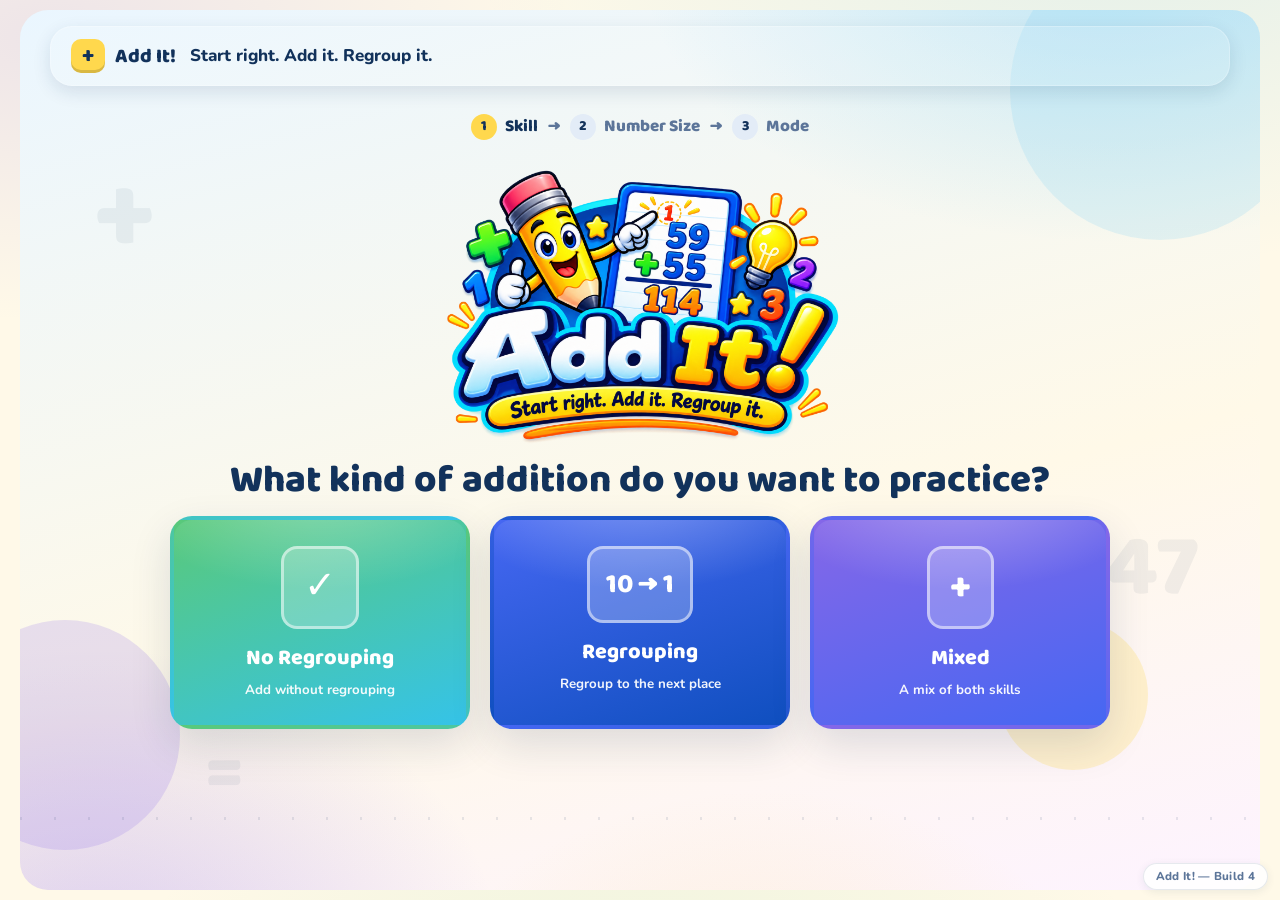
==== index.html @ 90fc8728 "Build 4: Learn mode - CRA lesson engine, base-ten visuals, guided instruction; forensic audit passed" ====
<!DOCTYPE html>
<html lang="en">
<head>
  <meta charset="UTF-8">
  <meta name="viewport" content="width=device-width, initial-scale=1.0">
  <title>Add It! — Start right. Add it. Regroup it.</title>
  <meta name="description" content="Add It! teaches third-grade whole-number addition with place value, regrouping, guided learning, practice, and independent testing.">
  <link rel="icon" type="image/png" href="assets/images/favicon.png">
  <link rel="preconnect" href="https://fonts.googleapis.com">
  <link rel="preconnect" href="https://fonts.gstatic.com" crossorigin>
  <link href="https://fonts.googleapis.com/css2?family=Baloo+2:wght@500;600;700;800&family=Nunito:wght@600;700;800;900&display=swap" rel="stylesheet">
  <link rel="stylesheet" href="css/styles.css">
</head>
<body>

  <a class="skip-link" href="#main">Skip to content</a>

  <div class="app-shell" id="main">

    <!-- ================= WIZARD ================= -->
    <section class="screen screen-wizard" id="screen-wizard" aria-labelledby="wiz-heading" hidden>
      <div class="wizard-bg" aria-hidden="true">
        <span class="mb-circle mb-c1"></span><span class="mb-circle mb-c2"></span><span class="mb-circle mb-c3"></span>
        <span class="mb-num mb-n1">+</span><span class="mb-num mb-n2">47</span><span class="mb-num mb-n3">=</span>
        <span class="mb-ruler"></span>
      </div>

      <header class="app-header header-wizard">
        <div class="ph-brand"><span class="ph-mark" aria-hidden="true"><span class="ph-mark-plus">+</span></span><span class="ph-name">Add It!</span></div>
        <span class="ph-tagline">Start right. Add it. Regroup it.</span>
        <button type="button" class="nav-btn nav-back" id="wiz-back" hidden><span aria-hidden="true">&larr;</span> Back</button>
        <button type="button" class="nav-btn nav-home" id="wiz-home" hidden><span aria-hidden="true">&#127968;</span> Home</button>
      </header>

      <div class="wizard-inner">
        <ol class="wiz-progress" id="wiz-progress" aria-label="Setup progress">
          <li data-wstep="1"><span class="wp-num">1</span> Skill</li>
          <li class="wp-arrow" aria-hidden="true">&rarr;</li>
          <li data-wstep="2"><span class="wp-num">2</span> Number Size</li>
          <li class="wp-arrow" aria-hidden="true">&rarr;</li>
          <li data-wstep="3"><span class="wp-num">3</span> Mode</li>
          <li class="wp-arrow wp-len" aria-hidden="true" hidden>&rarr;</li>
          <li data-wstep="4" class="wp-len" hidden><span class="wp-num">4</span> Length</li>
        </ol>

        <!-- Wizard step 1: skill -->
        <div class="wiz-step" id="wiz-step-1">
          <img class="wiz-logo" src="assets/images/logo.png" alt="Add It! — Start right. Add it. Regroup it." width="1536" height="1024">
          <h2 id="wiz-heading" class="wiz-title">What kind of addition do you want to practice?</h2>
          <div class="card-grid skill-grid" role="radiogroup" aria-label="Addition skill">
            <button type="button" class="pick-card skill-noregroup" data-skill="no-regroup" role="radio" aria-checked="false">
              <span class="pick-badge" aria-hidden="true">&#10003;</span>
              <span class="pick-name">No Regrouping</span>
              <span class="pick-sub">Add without regrouping</span>
            </button>
            <button type="button" class="pick-card skill-regroup" data-skill="regroup" role="radio" aria-checked="false">
              <span class="pick-badge" aria-hidden="true">10 &rarr; 1</span>
              <span class="pick-name">Regrouping</span>
              <span class="pick-sub">Regroup to the next place</span>
            </button>
            <button type="button" class="pick-card skill-mixed" data-skill="mixed" role="radio" aria-checked="false">
              <span class="pick-badge" aria-hidden="true">+</span>
              <span class="pick-name">Mixed</span>
              <span class="pick-sub">A mix of both skills</span>
            </button>
          </div>
        </div>

        <!-- Wizard step 2: number size -->
        <div class="wiz-step" id="wiz-step-2" hidden>
          <h2 class="wiz-title">How big should the numbers be?</h2>
          <p class="wiz-sub" id="size-context"></p>
          <div class="card-grid size-grid" role="radiogroup" aria-label="Number size">
            <button type="button" class="pick-card size-card size-2" data-size="2" role="radio" aria-checked="false">
              <span class="size-example" aria-hidden="true"><span class="se-row">47</span><span class="se-row se-bottom"><span class="se-plus">+</span>32</span></span>
              <span class="size-label">2 Digits</span>
            </button>
            <button type="button" class="pick-card size-card size-3" data-size="3" role="radio" aria-checked="false">
              <span class="size-example" aria-hidden="true"><span class="se-row">347</span><span class="se-row se-bottom"><span class="se-plus">+</span>286</span></span>
              <span class="size-label">3 Digits</span>
            </button>
            <button type="button" class="pick-card size-card size-4" data-size="4" role="radio" aria-checked="false">
              <span class="size-example" aria-hidden="true"><span class="se-row">2,347</span><span class="se-row se-bottom"><span class="se-plus">+</span>1,586</span></span>
              <span class="size-label">4 Digits</span>
            </button>
            <button type="button" class="pick-card size-card size-mix" data-size="mixed" role="radio" aria-checked="false">
              <span class="size-example size-example-mixed" aria-hidden="true"><span class="se-chip">47</span><span class="se-dot">&bull;</span><span class="se-chip">347</span><span class="se-dot">&bull;</span><span class="se-chip">2,347</span></span>
              <span class="size-label">Mixed</span>
              <span class="pick-sub">A mix of 2, 3, and 4 digit numbers</span>
            </button>
          </div>
        </div>

        <!-- Wizard step 3: mode -->
        <div class="wiz-step" id="wiz-step-3" hidden>
          <h2 class="wiz-title">How do you want to work?</h2>
          <div class="card-grid mode-grid">
            <button type="button" class="pick-card mode-card mode-learn" data-mode="learn">
              <span class="mode-icon" aria-hidden="true">&#127891;</span>
              <span class="pick-name">Learn</span>
              <span class="pick-sub">Teach me step by step</span>
              <span class="mode-cta">Start Learning &rarr;</span>
            </button>
            <button type="button" class="pick-card mode-card mode-practice" data-mode="practice">
              <span class="mode-icon" aria-hidden="true">&#9999;&#65039;</span>
              <span class="pick-name">Practice</span>
              <span class="pick-sub">Let me try with help</span>
              <span class="mode-cta">Start Practice &rarr;</span>
            </button>
            <button type="button" class="pick-card mode-card mode-test" data-mode="test">
              <span class="mode-icon" aria-hidden="true">&#127942;</span>
              <span class="pick-name">Test</span>
              <span class="pick-sub">Let me try on my own</span>
              <span class="mode-cta">Start Test &rarr;</span>
            </button>
          </div>
          <p class="method-strip" aria-label="The Add It method">
            <span>Start right</span><span class="ms-arrow" aria-hidden="true">&rarr;</span>
            <span>Add</span><span class="ms-arrow" aria-hidden="true">&rarr;</span>
            <span>Regroup</span><span class="ms-arrow" aria-hidden="true">&rarr;</span>
            <span>Move left</span><span class="ms-arrow" aria-hidden="true">&rarr;</span>
            <span>Check it</span>
          </p>
        </div>

        <!-- Wizard step 4: test length (Test only) -->
        <div class="wiz-step" id="wiz-step-4" hidden>
          <h2 class="wiz-title">How many questions?</h2>
          <p class="wiz-sub">Pick a test length.</p>
          <div class="card-grid length-grid" role="radiogroup" aria-label="Test length">
            <button type="button" class="pick-card length-card length-10" data-length="10" role="radio" aria-checked="false">
              <span class="pick-badge" aria-hidden="true">10</span>
              <span class="pick-name">Quick Test</span>
              <span class="pick-sub">10 questions</span>
            </button>
            <button type="button" class="pick-card length-card length-25" data-length="25" role="radio" aria-checked="false">
              <span class="pick-badge" aria-hidden="true">25</span>
              <span class="pick-name">Full Test</span>
              <span class="pick-sub">25 questions</span>
            </button>
            <button type="button" class="pick-card length-card length-50" data-length="50" role="radio" aria-checked="false">
              <span class="pick-badge" aria-hidden="true">50</span>
              <span class="pick-name">Challenge</span>
              <span class="pick-sub">50 questions</span>
            </button>
          </div>
        </div>
      </div>
    </section>

    <!-- ================= LEARN (placeholder) ================= -->
    <section class="screen screen-learn" id="screen-learn" aria-labelledby="learn-heading" hidden>
      <header class="app-header header-learn">
        <div class="ph-brand"><span class="ph-mark" aria-hidden="true"><span class="ph-mark-plus">+</span></span><span class="ph-name">Add It!</span></div>
        <span class="ph-chip" id="learn-skill-chip"></span>
        <span class="ph-chip" id="learn-size-chip"></span>
        <span class="ph-mode-tag ph-mode-learn">Learn</span>
        <span class="ph-spacer" aria-hidden="true"></span>
        <button type="button" class="nav-btn nav-home" id="learn-home"><span aria-hidden="true">&#127968;</span> Home</button>
      </header>

      <div class="placeholder-body">
        <div class="stage learn-stage">
          <div class="learn-progress">
            <span class="lp-example" id="learn-progress-example"></span>
            <span class="setting-chip chip-skill" id="learn-ph-skill"></span>
            <span class="setting-chip chip-size" id="learn-ph-size"></span>
            <span class="setting-chip chip-place" id="learn-progress-place" hidden></span>
            <span class="lp-step" id="learn-progress-step"></span>
          </div>

          <div id="learn-lesson" class="learn-lesson">
            <div class="learn-instruction" aria-live="polite">
              <h2 class="li-title" id="learn-title"></h2>
              <p class="li-body" id="learn-body"></p>
              <p class="li-note" id="learn-note" hidden></p>
              <div class="li-choices" id="learn-choices"></div>
              <p class="li-correction" id="learn-correction" hidden></p>
              <p class="li-why" id="learn-why" hidden></p>
            </div>
            <div class="learn-baseten" id="learn-baseten"></div>
            <div class="learn-board" id="learn-board" data-board-host="learn"></div>
            <div class="learn-controls">
              <button type="button" class="nav-btn" id="learn-prev"><span aria-hidden="true">&larr;</span> Back</button>
              <button type="button" class="nav-btn learn-next-btn" id="learn-next">Next <span aria-hidden="true">&rarr;</span></button>
            </div>
          </div>

          <div id="learn-complete" class="learn-complete" hidden>
            <h2 id="learn-heading" class="placeholder-title">You learned how addition works!</h2>
            <p class="lc-recap" id="learn-recap"></p>
            <div class="lc-buttons">
              <button type="button" class="nav-btn" id="learn-done-home"><span aria-hidden="true">&#127968;</span> Home</button>
              <button type="button" class="nav-btn" id="learn-again">Learn Again</button>
              <button type="button" class="nav-btn" id="learn-done-mode">Choose a Mode</button>
            </div>
          </div>
        </div>
      </div>

      <footer class="activity-foot">
        <button type="button" class="nav-btn nav-back" id="learn-back"><span aria-hidden="true">&larr;</span> Choose Another Mode</button>
      </footer>
    </section>

    <!-- ================= PRACTICE (placeholder) ================= -->
    <section class="screen screen-practice" id="screen-practice" aria-labelledby="practice-heading" hidden>
      <header class="app-header header-practice">
        <div class="ph-brand"><span class="ph-mark" aria-hidden="true"><span class="ph-mark-plus">+</span></span><span class="ph-name">Add It!</span></div>
        <span class="ph-chip" id="practice-skill-chip"></span>
        <span class="ph-chip" id="practice-size-chip"></span>
        <span class="ph-mode-tag ph-mode-practice">Practice</span>
        <span class="ph-spacer" aria-hidden="true"></span>
        <button type="button" class="nav-btn nav-home" id="practice-home"><span aria-hidden="true">&#127968;</span> Home</button>
      </header>

      <div class="placeholder-body">
        <div class="stage placeholder-stage">
          <h2 id="practice-heading" class="placeholder-title"><span aria-hidden="true">&#9999;&#65039;</span> Practice</h2>
          <div class="placeholder-chips">
            <span class="setting-chip chip-skill" id="practice-ph-skill"></span>
            <span class="setting-chip chip-size" id="practice-ph-size"></span>
          </div>
          <section class="board-preview" aria-label="Addition Board Preview">
            <p class="bp-title">Addition Board Preview</p>
            <div class="board-host" data-board-host="practice"></div>
            <p class="bp-status" data-bp-status aria-live="polite"></p>
            <div class="bp-controls" data-bp-controls>
              <button type="button" class="nav-btn bp-btn" data-bp="new">New Preview Problem</button>
              <button type="button" class="nav-btn bp-btn" data-bp="regroup">Show Regrouping</button>
              <button type="button" class="nav-btn bp-btn" data-bp="answer">Show Answer</button>
              <button type="button" class="nav-btn bp-btn" data-bp="reset">Reset Board</button>
            </div>
            <p class="bp-note">Interactive work begins in a later build.</p>
          </section>
        </div>
      </div>

      <footer class="activity-foot">
        <button type="button" class="nav-btn nav-back" id="practice-back"><span aria-hidden="true">&larr;</span> Choose Another Mode</button>
      </footer>
    </section>

    <!-- ================= TEST (placeholder) ================= -->
    <section class="screen screen-test" id="screen-test" aria-labelledby="test-heading" hidden>
      <header class="app-header header-test">
        <div class="ph-brand"><span class="ph-mark" aria-hidden="true"><span class="ph-mark-plus">+</span></span><span class="ph-name">Add It!</span></div>
        <span class="ph-chip" id="test-skill-chip"></span>
        <span class="ph-chip" id="test-size-chip"></span>
        <span class="ph-chip" id="test-length-chip"></span>
        <span class="ph-mode-tag ph-mode-test">Test</span>
        <span class="ph-spacer" aria-hidden="true"></span>
        <button type="button" class="nav-btn nav-home" id="test-home"><span aria-hidden="true">&#127968;</span> Home</button>
      </header>

      <div class="placeholder-body">
        <div class="stage placeholder-stage">
          <h2 id="test-heading" class="placeholder-title"><span aria-hidden="true">&#127942;</span> Test</h2>
          <div class="placeholder-chips">
            <span class="setting-chip chip-skill" id="test-ph-skill"></span>
            <span class="setting-chip chip-size" id="test-ph-size"></span>
            <span class="setting-chip chip-length" id="test-ph-length"></span>
          </div>
          <section class="board-preview" aria-label="Addition Board Preview">
            <p class="bp-title">Addition Board Preview</p>
            <div class="board-host" data-board-host="test"></div>
            <p class="bp-status" data-bp-status aria-live="polite"></p>
            <div class="bp-controls" data-bp-controls>
              <button type="button" class="nav-btn bp-btn" data-bp="new">New Preview Problem</button>
              <button type="button" class="nav-btn bp-btn" data-bp="regroup">Show Regrouping</button>
              <button type="button" class="nav-btn bp-btn" data-bp="answer">Show Answer</button>
              <button type="button" class="nav-btn bp-btn" data-bp="reset">Reset Board</button>
            </div>
            <p class="bp-note">Interactive work begins in a later build.</p>
          </section>
        </div>
      </div>

      <footer class="activity-foot">
        <button type="button" class="nav-btn nav-back" id="test-back"><span aria-hidden="true">&larr;</span> Choose Another Mode</button>
      </footer>
    </section>

    <p class="build-badge" id="build-badge" aria-label="Application version"></p>

  </div>

  <script src="js/app.js"></script>
</body>
</html>
---- css/styles.css ----
/* =========================================================
   Add It! — Start right. Add it. Regroup it.
   Build 1 consolidated stylesheet. Sections:
     1. Design Tokens          6. Addition Preview Components
     2. Reset / Base           7. Placeholder Screens
     3. Shared Shell           8. Build Badge
     4. Header / Navigation    9. Responsive
     5. Wizard
   ========================================================= */

/* ---------- 1. DESIGN TOKENS ---------- */
:root {
  --navy:#12325B; --navy-deep:#0C2647;
  --royal-blue:#4667F2; --blue:#1E63E9; --deep-blue:#0F4FBF;
  --sky-blue:#67C8F3; --cyan:#35C3E8;
  --green:#59C97A; --green-dark:#2FA457; --mint:#A8E6C1;
  --yellow:#FFD84D; --gold:#F5B82E; --gold-dark:#D99A12;
  --orange:#FF9648; --orange-dark:#E06D1F; --coral:#FF7468;
  --purple:#8567E8; --purple-dark:#6A4CD0; --lavender:#C9B8F5;

  --cream:#FFF9E8; --soft-green:#EEF9EF; --soft-yellow:#FFF7D8;
  --soft-purple:#F4EFFF; --soft-blue:#EDF7FF; --soft-orange:#FFF1E6;
  --card:#FFFFFF; --text:#173051; --muted:#5C7599;

  --font-display:"Baloo 2","Nunito",system-ui,sans-serif;
  --font-body:"Nunito",system-ui,-apple-system,sans-serif;

  --radius-xl:28px; --radius-lg:22px; --radius-md:16px; --radius-sm:10px;
  --shadow-card:0 16px 40px rgba(18,50,91,0.14);
  --shadow-soft:0 6px 18px rgba(18,50,91,0.12);
  --focus-ring:0 0 0 3px #fff,0 0 0 6px var(--royal-blue);

  --shell-w:1320px;

  /* Instructional color meanings (reserved for later builds) */
  --c-ones:var(--royal-blue);      /* start-right / ones column   */
  --c-regroup:var(--orange);       /* the regrouped value         */
  --c-sum:var(--green);            /* completed sums              */
  --c-check:var(--gold);           /* check-it step               */
}

/* ---------- 2. RESET / BASE ---------- */
*{box-sizing:border-box;}
html{-webkit-text-size-adjust:100%;}
[hidden]{display:none !important;}

body{
  margin:0; font-family:var(--font-body); font-size:17px; line-height:1.5;
  color:var(--text); min-height:100vh;
  background:
    radial-gradient(1100px 560px at 88% -8%, rgba(103,200,243,0.18), transparent 60%),
    radial-gradient(950px 520px at 4% 4%, rgba(133,103,232,0.14), transparent 55%),
    radial-gradient(900px 680px at 50% 120%, rgba(89,201,122,0.12), transparent 60%),
    var(--cream);
}
button{font-family:inherit; cursor:pointer;}
button:focus-visible,a:focus-visible{outline:none; box-shadow:var(--focus-ring);}
h1,h2,h3{color:var(--navy);}

.skip-link{
  position:absolute; left:12px; top:-60px; z-index:60;
  background:var(--navy); color:#fff; padding:10px 18px; border-radius:var(--radius-sm);
  font-weight:800; text-decoration:none; transition:top .2s ease;
}
.skip-link:focus{top:12px;}

@keyframes rise{from{opacity:0;transform:translateY(12px);}to{opacity:1;transform:none;}}
@keyframes btPop{from{opacity:.55;transform:scale(.65);}to{opacity:1;transform:scale(1);}}
@media (prefers-reduced-motion:reduce){
  *,*::before,*::after{animation-duration:.01ms !important;animation-iteration-count:1 !important;transition-duration:.01ms !important;}
}

/* ---------- 3. SHARED SHELL ---------- */
.app-shell{width:min(var(--shell-w),100% - 40px); margin:0 auto; min-height:100vh; display:flex; flex-direction:column;}
.screen[hidden]{display:none !important;}
.screen{flex:1; display:flex; flex-direction:column;}
.screen-learn,.screen-practice,.screen-test{padding:14px 0 16px; min-height:calc(100vh - 20px);}

/* ---------- 4. HEADER / NAVIGATION ---------- */
.app-header{
  display:grid; align-items:center; gap:14px; color:#fff;
  border-radius:var(--radius-lg); padding:12px 20px; box-shadow:var(--shadow-soft); margin-top:16px;
}
.header-learn{background:linear-gradient(120deg,var(--green-dark),var(--green)); grid-template-columns:auto auto auto auto 1fr auto;}
.header-practice{background:linear-gradient(120deg,var(--navy),var(--royal-blue)); grid-template-columns:auto auto auto auto 1fr auto;}
.header-test{background:linear-gradient(120deg,var(--navy),var(--purple-dark)); grid-template-columns:auto auto auto auto auto 1fr auto;}
.header-wizard{background:rgba(255,255,255,0.14); border:1px solid rgba(255,255,255,0.24); grid-template-columns:auto 1fr auto auto;}

.ph-brand{display:flex; align-items:center; gap:10px;}
.ph-mark{width:34px;height:34px;border-radius:10px;background:var(--yellow);display:flex;align-items:center;justify-content:center;box-shadow:inset 0 -3px 0 rgba(0,0,0,.15);}
.ph-mark-plus{font-family:var(--font-display);font-weight:800;font-size:1.4rem;line-height:1;color:var(--navy);}
.ph-name{font-family:var(--font-display);font-weight:800;font-size:1.25rem;}
.ph-tagline{font-weight:800;color:rgba(255,255,255,.9);}
.ph-chip{font-family:var(--font-display);font-weight:800;font-size:.9rem;background:rgba(255,255,255,.18);border:2px solid rgba(255,255,255,.3);border-radius:999px;padding:4px 14px;white-space:nowrap;color:#fff;}
.ph-mode-tag{font-family:var(--font-display);font-weight:800;font-size:.9rem;border-radius:999px;padding:4px 14px;white-space:nowrap;}
.ph-mode-learn{background:var(--yellow);color:var(--navy);}
.ph-mode-practice{background:var(--sky-blue);color:var(--navy);}
.ph-mode-test{background:var(--yellow);color:var(--navy);}
.ph-spacer{min-width:0;}

.nav-btn{font-family:var(--font-display);font-weight:800;font-size:.98rem;color:var(--navy);background:#fff;border:3px solid var(--soft-blue);border-radius:999px;padding:9px 20px;box-shadow:var(--shadow-soft);transition:transform .12s ease,border-color .15s ease;}
.nav-btn:hover{transform:translateY(-2px);border-color:var(--sky-blue);}

.activity-foot{display:flex;align-items:center;justify-content:space-between;gap:12px;padding:14px 4px 4px;margin-top:auto;}

/* ---------- 5. WIZARD ---------- */
.screen-wizard{position:relative;overflow:hidden;border-radius:var(--radius-xl);margin:10px 0;min-height:calc(100vh - 20px);justify-content:flex-start;color:var(--text);
  background:
    radial-gradient(760px 460px at 88% -6%, rgba(103,200,243,0.35), transparent 62%),
    radial-gradient(680px 520px at 6% 108%, rgba(133,103,232,0.28), transparent 60%),
    radial-gradient(600px 460px at 60% 120%, rgba(255,216,77,0.22), transparent 60%),
    linear-gradient(165deg,#EAF6FF 0%, var(--cream) 60%, #FDF3FF 100%);
}
.wizard-bg{position:absolute;inset:0;pointer-events:none;}
.mb-circle{position:absolute;border-radius:50%;opacity:.16;}
.mb-c1{width:300px;height:300px;background:var(--sky-blue);top:-70px;right:-50px;}
.mb-c2{width:230px;height:230px;background:var(--purple);bottom:40px;left:-70px;opacity:.18;}
.mb-c3{width:150px;height:150px;background:var(--yellow);bottom:120px;right:9%;opacity:.24;}
.mb-num{position:absolute;font-family:var(--font-display);font-weight:800;color:rgba(18,50,91,0.06);font-size:7rem;user-select:none;}
.mb-n1{top:14%;left:6%;} .mb-n2{top:56%;right:5%;font-size:5.5rem;} .mb-n3{bottom:7%;left:15%;font-size:4.5rem;}
.mb-ruler{position:absolute;left:0;right:0;bottom:8%;height:3px;background:repeating-linear-gradient(90deg,rgba(18,50,91,0.10) 0 2px,transparent 2px 34px);}

.header-wizard{position:relative;z-index:2;width:min(1180px,100% - 48px);margin:16px auto 0;color:var(--navy);}
.header-wizard .ph-mark-plus{color:var(--navy);}
.header-wizard .ph-name,.header-wizard .ph-tagline{color:var(--navy);}
.header-wizard .nav-btn{background:#fff;}

.wizard-inner{position:relative;z-index:2;width:min(1120px,100% - 48px);margin:0 auto;padding:22px 0 40px;}
.wiz-progress{list-style:none;display:flex;align-items:center;justify-content:center;gap:10px;margin:6px 0 26px;padding:0;flex-wrap:wrap;}
.wiz-progress li{font-family:var(--font-display);font-weight:800;color:var(--muted);display:flex;align-items:center;gap:8px;}
.wiz-progress .wp-num{width:26px;height:26px;border-radius:50%;background:#E3ECF7;display:inline-flex;align-items:center;justify-content:center;font-size:.9rem;color:var(--navy);}
.wiz-progress li.current{color:var(--navy);}
.wiz-progress li.current .wp-num{background:var(--yellow);color:var(--navy);}
.wiz-progress li.done{color:var(--green-dark);}
.wiz-progress li.done .wp-num{background:var(--green);color:#fff;font-size:0;}
.wiz-progress li.done .wp-num::after{content:"\2713";font-size:.9rem;}
.wp-arrow{color:var(--muted);}

.wiz-logo{display:block;width:min(420px,70%);height:auto;margin:0 auto 6px;}
.wiz-title{font-family:var(--font-display);font-weight:800;font-size:clamp(1.6rem,4vw,2.4rem);text-align:center;margin:0 0 6px;}
.wiz-sub{text-align:center;color:var(--muted);font-weight:700;margin:0 0 24px;}

.card-grid{display:grid;gap:20px;justify-content:center;}
.skill-grid,.mode-grid{grid-template-columns:repeat(3,minmax(0,300px));}
.size-grid{grid-template-columns:repeat(auto-fit,minmax(200px,240px));max-width:1040px;margin:0 auto;}

.pick-card{position:relative;display:flex;flex-direction:column;align-items:center;gap:6px;border:4px solid transparent;border-radius:var(--radius-lg);padding:26px 20px;color:#fff;text-align:center;box-shadow:var(--shadow-card);transition:transform .15s ease,box-shadow .15s ease,border-color .15s ease;overflow:hidden;}
.pick-card::before{content:"";position:absolute;inset:0;background:radial-gradient(120% 90% at 50% -20%,rgba(255,255,255,.35),transparent 60%);pointer-events:none;}
.pick-card:hover{transform:translateY(-6px);}
.pick-card:active{transform:translateY(-2px);}
.pick-card[aria-checked="true"]{border-color:var(--navy);box-shadow:0 0 0 4px rgba(18,50,91,.25),var(--shadow-card);}
.pick-badge{font-family:var(--font-display);font-weight:800;font-size:2.4rem;background:rgba(255,255,255,.24);border:3px solid rgba(255,255,255,.5);border-radius:var(--radius-md);padding:8px 20px;margin-bottom:6px;white-space:nowrap;}
.pick-name{font-family:var(--font-display);font-weight:800;font-size:1.35rem;}
.pick-sub{font-weight:700;opacity:.94;}

/* skill cards */
.skill-noregroup{background:linear-gradient(160deg,var(--green),var(--cyan));}
.skill-regroup{background:linear-gradient(160deg,var(--royal-blue),var(--deep-blue));}
.skill-regroup .pick-badge{font-size:1.7rem;padding:14px 16px;}
.skill-mixed{background:linear-gradient(160deg,var(--purple),var(--royal-blue));}

/* ---------- 6. ADDITION PREVIEW COMPONENTS ---------- */
/* Number Size cards show a small vertical addition problem: top addend over
   "+" bottom addend, right-aligned like written column addition. */
.size-card{color:#fff;}
.size-2{background:linear-gradient(160deg,var(--yellow),var(--orange));color:var(--navy);}
.size-3{background:linear-gradient(160deg,var(--green),var(--mint));color:var(--navy);}
.size-4{background:linear-gradient(160deg,var(--purple),var(--lavender));}
.size-mix{background:linear-gradient(160deg,var(--cyan),var(--royal-blue));}
.size-label{font-family:var(--font-display);font-weight:800;font-size:1.5rem;}

.size-example{display:flex;flex-direction:column;align-items:flex-end;gap:2px;margin-bottom:8px;background:rgba(255,255,255,.92);color:var(--navy);border-radius:var(--radius-md);padding:10px 18px;box-shadow:inset 0 -3px 0 rgba(0,0,0,.12);font-family:var(--font-display);font-weight:800;font-size:1.35rem;line-height:1.15;font-variant-numeric:tabular-nums;}
.size-example .se-row{white-space:nowrap;}
.size-example .se-bottom{border-bottom:3px solid var(--navy);padding-bottom:3px;}
.size-example .se-plus{color:var(--green-dark);margin-right:8px;}

.size-example-mixed{flex-direction:row;align-items:center;gap:6px;background:transparent;box-shadow:none;color:inherit;padding:10px 4px;flex-wrap:wrap;justify-content:center;}
.size-example-mixed .se-chip{background:rgba(255,255,255,.92);color:var(--navy);border-radius:8px;padding:5px 10px;box-shadow:inset 0 -3px 0 rgba(0,0,0,.12);white-space:nowrap;}
.size-example-mixed .se-dot{opacity:.7;font-size:1rem;}

/* mode cards */
.mode-card{padding:28px 22px;}
.mode-learn{background:linear-gradient(160deg,var(--green),var(--cyan));}
.mode-practice{background:linear-gradient(160deg,var(--royal-blue),var(--deep-blue));}
.mode-test{background:linear-gradient(160deg,var(--purple),var(--navy));}
.mode-test .pick-name,.mode-test .mode-icon{color:var(--yellow);}
.mode-icon{font-size:2.6rem;}
.mode-cta{margin-top:12px;font-family:var(--font-display);font-weight:800;font-size:1.02rem;background:rgba(255,255,255,.24);border:2px solid rgba(255,255,255,.42);border-radius:999px;padding:7px 20px;}
.mode-test .mode-cta{color:var(--yellow);border-color:rgba(255,216,77,.5);}

.method-strip{display:flex;flex-wrap:wrap;align-items:center;justify-content:center;gap:8px 12px;margin:30px auto 0;max-width:840px;font-family:var(--font-display);font-weight:800;color:var(--navy);}
.method-strip>span:not(.ms-arrow){background:#fff;border:2px solid var(--soft-blue);border-radius:999px;padding:7px 16px;box-shadow:var(--shadow-soft);}
.ms-arrow{color:var(--gold);font-size:1.2rem;}

/* Test length cards */
.length-grid{grid-template-columns:repeat(3,minmax(0,300px));}
.length-10{background:linear-gradient(160deg,var(--green),var(--cyan));}
.length-25{background:linear-gradient(160deg,var(--royal-blue),var(--deep-blue));}
.length-50{background:linear-gradient(160deg,var(--purple),var(--navy));}
.length-50 .pick-name,.length-50 .pick-badge{color:var(--yellow);}

/* ---------- 7. PLACEHOLDER SCREENS ---------- */
.placeholder-body{flex:1;display:flex;flex-direction:column;margin-top:16px;}
.stage{background:#fff;border-radius:var(--radius-xl);box-shadow:var(--shadow-card);padding:22px clamp(20px,3vw,40px) 26px;display:flex;flex-direction:column;align-items:center;}
.placeholder-stage{flex:1;justify-content:flex-start;text-align:center;min-height:340px;animation:rise .3s ease;}
.placeholder-title{font-family:var(--font-display);font-weight:800;font-size:clamp(1.7rem,4vw,2.3rem);margin:0 0 12px;}
.placeholder-chips{display:flex;flex-wrap:wrap;justify-content:center;gap:10px;margin-bottom:18px;}
.setting-chip{font-family:var(--font-display);font-weight:800;font-size:1.05rem;border-radius:999px;padding:8px 22px;white-space:nowrap;}
.chip-skill{background:var(--soft-blue);color:var(--deep-blue);border:2px solid #C6DAF6;}
.chip-size{background:var(--soft-green);color:var(--green-dark);border:2px solid #B5E4C8;}
.chip-length{background:var(--soft-purple);color:var(--purple-dark);border:2px solid #DAC8F7;}


/* ---------- 7b. ADDITION BOARD ----------
   One grid component for every problem: column 1 is the plus-sign
   gutter; columns 2..N+1 are the place-value tracks. Every row
   (labels, regroup, addends, rule, answer) lives in the SAME grid,
   so alignment is structural — no per-row centering, no pixel
   offsets, no separate 2/3/4-digit layouts. Tracks shrink together
   via minmax(); they can never wrap. */
.addition-board{display:flex;justify-content:center;width:100%;}
.ab-grid{
  display:grid;
  grid-template-columns:minmax(22px,34px) repeat(var(--tracks,3), minmax(30px,64px));
  grid-template-rows:auto auto auto auto auto auto;
  column-gap:clamp(4px,1.4vw,12px);
  row-gap:2px;
  justify-content:center;
  align-items:center;
  background:var(--soft-blue);
  border:3px solid #C6DAF6;
  border-radius:var(--radius-lg);
  padding:14px clamp(10px,2vw,22px) 16px;
  max-width:100%;
}
.ab-cell{min-width:0;text-align:center;font-variant-numeric:tabular-nums;position:relative;}
.ab-label{
  font-family:var(--font-display);font-weight:800;
  font-size:clamp(.4rem,1.05vw,.52rem);letter-spacing:.2px;
  color:var(--muted);line-height:1.1;padding-bottom:4px;align-self:end;
  overflow-wrap:normal;word-break:keep-all;   /* TEN THOUSANDS wraps at its
                                                 space; single words never split */
}
.ab-regroup{
  height:clamp(24px,6vw,34px);
  border:2px dashed #9DBDE8;border-radius:8px;background:rgba(255,255,255,.6);
  font-family:var(--font-display);font-weight:800;
  font-size:clamp(.85rem,3vw,1.15rem);color:var(--c-regroup);
  display:flex;align-items:center;justify-content:center;
  margin:0 auto 4px;width:min(100%,44px);
}
.ab-regroup.is-shown{border-style:solid;border-color:var(--orange);background:var(--soft-orange);}
.ab-digit{
  font-family:var(--font-display);font-weight:800;
  font-size:clamp(1.25rem,5.4vw,2rem);color:var(--navy);line-height:1.25;
}
.ab-plus{
  font-family:var(--font-display);font-weight:800;
  font-size:clamp(1.1rem,4.6vw,1.7rem);color:var(--green-dark);
  align-self:center;
}
.ab-rule{height:4px;background:var(--navy);border-radius:2px;margin:6px 0 8px;align-self:center;}
.ab-answer{
  height:clamp(34px,8.5vw,48px);
  border:2px solid #C6DAF6;border-radius:10px;background:#fff;
  font-family:var(--font-display);font-weight:800;
  font-size:clamp(1.15rem,4.8vw,1.7rem);color:var(--green-dark);
  display:flex;align-items:center;justify-content:center;
  margin:0 auto;width:min(100%,52px);
}
.ab-answer.is-shown{border-color:var(--green);background:var(--soft-green);}
/* Decorative comma: absolutely positioned so it can never become a
   grid track or shift a digit's center. */
.cell-comma::after{
  content:",";position:absolute;right:-.28em;bottom:.05em;
  font-family:var(--font-display);font-weight:800;
  font-size:.8em;color:var(--muted);pointer-events:none;
}
.ab-answer.cell-comma::after{bottom:.12em;}
/* Future-state hooks (Build 4+): kept minimal but real so later
   builds only toggle classes, never restructure. */
.ab-cell.is-active{outline:3px solid var(--yellow);outline-offset:2px;border-radius:8px;}
.ab-cell.is-highlighted{outline:3px solid var(--orange);outline-offset:2px;border-radius:8px;}
.ab-cell.is-completed{opacity:.85;}

/* Board Preview (temporary Build 3 inspection UI) */
.board-preview{width:100%;display:flex;flex-direction:column;align-items:center;}
.bp-title{font-family:var(--font-display);font-weight:800;color:var(--muted);font-size:.95rem;letter-spacing:.4px;text-transform:uppercase;margin:0 0 10px;}
.board-host{width:100%;display:flex;justify-content:center;}
.bp-status{min-height:1.4em;font-weight:800;color:var(--orange-dark);margin:8px 0 2px;}
.bp-controls{display:flex;flex-wrap:wrap;justify-content:center;gap:10px;margin:6px 0 10px;}
.bp-btn{border-color:var(--soft-blue);}
.bp-note{font-weight:800;color:var(--muted);font-size:.95rem;margin:2px 0 0;}

/* ---------- 7c. LEARN MODE + BASE-TEN (Build 4) ---------- */
.learn-stage{align-items:stretch;text-align:left;padding-top:16px;}
.learn-progress{display:flex;flex-wrap:wrap;align-items:center;gap:10px;justify-content:center;margin-bottom:12px;}
.lp-example{font-family:var(--font-display);font-weight:800;color:var(--navy);font-size:1.05rem;}
.lp-step{font-weight:800;color:var(--muted);font-size:.85rem;}
.chip-place{background:var(--soft-yellow);color:var(--gold-dark);border:2px solid #F2DE9C;}

.learn-lesson{display:flex;flex-direction:column;align-items:center;gap:14px;}
.learn-instruction{width:min(720px,100%);background:var(--soft-yellow);border:2px solid #F2DE9C;border-radius:var(--radius-lg);padding:14px 20px;text-align:center;}
.li-title{font-family:var(--font-display);font-weight:800;font-size:clamp(1.25rem,3.4vw,1.7rem);margin:0 0 6px;}
.li-body{font-weight:800;color:var(--text);font-size:clamp(1rem,2.8vw,1.15rem);margin:0;}
.li-note{font-weight:700;color:var(--muted);margin:8px 0 0;font-size:.98rem;}
.li-why{font-weight:700;color:var(--deep-blue);background:var(--soft-blue);border-radius:var(--radius-md);padding:8px 14px;margin:10px 0 0;font-size:.95rem;}
.li-question{font-family:var(--font-display);font-weight:800;color:var(--navy);margin:10px 0 8px;}
.li-choices{display:flex;flex-wrap:wrap;justify-content:center;gap:10px;}
.li-choice{min-width:88px;}
.li-choice.li-correct{border-color:var(--green);background:var(--soft-green);color:var(--green-dark);}
.li-choice:disabled{cursor:default;opacity:.85;transform:none;}
.li-correction{font-weight:800;color:var(--green-dark);margin:10px 0 0;}

.learn-board{width:100%;display:flex;justify-content:center;}
.learn-controls{display:flex;justify-content:center;gap:14px;margin-top:4px;}
.learn-next-btn{background:var(--yellow);border-color:var(--gold);}
.learn-next-btn:disabled{opacity:.5;cursor:default;transform:none;}

.learn-complete{text-align:center;padding:30px 0 20px;animation:rise .3s ease;}
.lc-recap{font-weight:800;color:var(--deep-blue);font-size:1.1rem;max-width:520px;margin:14px auto 22px;}
.lc-buttons{display:flex;flex-wrap:wrap;justify-content:center;gap:12px;}

/* Base-ten visual: blocks are decorative; the container carries the
   meaning. Places are labeled — color is never the only indicator. */
.learn-baseten{width:100%;display:flex;justify-content:center;}
.baseten{background:#fff;border:2px solid #E3ECF7;border-radius:var(--radius-lg);padding:12px 16px 10px;max-width:100%;}
.bt-row{display:flex;flex-wrap:wrap;align-items:center;justify-content:center;gap:10px;}
.bt-side{display:flex;align-items:center;gap:10px;flex-wrap:wrap;justify-content:center;}
.bt-group{display:flex;flex-direction:column;align-items:center;gap:4px;padding:6px;border-radius:10px;}
.bt-group.bt-carried{background:var(--soft-orange);outline:2px dashed var(--orange);}
.bt-group.bt-tengroup{background:var(--soft-blue);outline:2px dashed var(--royal-blue);}
.bt-group.bt-new{background:var(--soft-green);outline:2px solid var(--green);animation:btPop .35s ease;}
.bt-blocks{display:grid;grid-template-columns:repeat(5,auto);gap:3px;justify-content:center;}
.bt-group-label{font-family:var(--font-display);font-weight:800;font-size:.78rem;color:var(--navy);white-space:nowrap;}
.bt-op{font-family:var(--font-display);font-weight:800;font-size:1.3rem;color:var(--green-dark);}
.bt-arrow{font-family:var(--font-display);font-weight:800;font-size:1.5rem;color:var(--gold-dark);}
.bt-caption{text-align:center;font-family:var(--font-display);font-weight:800;color:var(--navy);margin:8px 0 0;font-size:.98rem;}
.bt-block{display:inline-block;border-radius:3px;box-shadow:inset 0 -2px 0 rgba(0,0,0,.18);}
.bt-ones{width:13px;height:13px;background:var(--royal-blue);}
.bt-tens{width:11px;height:38px;background:var(--green);}
.bt-hundreds{width:30px;height:30px;background:var(--purple);background-image:repeating-linear-gradient(0deg,transparent 0 5px,rgba(255,255,255,.35) 5px 6px),repeating-linear-gradient(90deg,transparent 0 5px,rgba(255,255,255,.35) 5px 6px);}
.bt-thousands,.bt-ten-thousands{width:44px;height:44px;background:var(--navy);color:#fff;font-family:var(--font-display);font-weight:800;font-size:.6rem;display:inline-flex;align-items:center;justify-content:center;border-radius:6px;}
.bt-ten-thousands{background:var(--purple-dark);width:52px;}

@media (max-width:560px){
  .learn-instruction{padding:12px 12px;}
  .bt-ones{width:10px;height:10px;}
  .bt-tens{width:9px;height:30px;}
  .bt-hundreds{width:24px;height:24px;}
  .bt-thousands,.bt-ten-thousands{width:38px;height:38px;font-size:.52rem;}
  .baseten{padding:10px 8px 8px;}
  .bt-group{padding:4px;}
  .learn-controls .nav-btn{padding:9px 18px;font-size:.95rem;}
}

/* ---------- 8. BUILD BADGE ---------- */
.build-badge{position:fixed;right:12px;bottom:10px;margin:0;z-index:40;font-family:var(--font-body);font-weight:800;font-size:.72rem;letter-spacing:.3px;color:var(--muted);background:rgba(255,255,255,.85);border:1px solid rgba(18,50,91,.1);border-radius:999px;padding:4px 12px;box-shadow:0 2px 8px rgba(18,50,91,.08);pointer-events:none;max-width:calc(100vw - 24px);white-space:nowrap;overflow:hidden;text-overflow:ellipsis;}

/* ---------- 9. RESPONSIVE ---------- */
@media (max-width:920px){
  .app-shell{width:min(var(--shell-w),100% - 28px);}
  .skill-grid,.mode-grid,.length-grid{grid-template-columns:minmax(0,460px);}
  .app-header{display:flex;flex-wrap:wrap;align-items:center;gap:10px;}
  .app-header .nav-back{margin-left:auto;}
  .app-header .nav-back[hidden] + .nav-home,
  .app-header .nav-home:first-of-type{margin-left:auto;}
  .app-header .nav-back + .nav-home{margin-left:0;}
  .header-learn .ph-chip,.header-practice .ph-chip,.header-test .ph-chip,.ph-tagline{display:none;}
  .ph-spacer{display:none;}
}
@media (max-width:560px){
  /* Labels shrink with track count so THOUSANDS / HUNDREDS never
     overlap neighboring tracks on narrow phones. */
  .ab-t4 .ab-label{font-size:.44rem;letter-spacing:0;}
  .ab-t5 .ab-label{font-size:.38rem;letter-spacing:0;}
  .ab-grid{column-gap:4px;padding:12px 8px 14px;}
  body{font-size:16px;}
  .screen-wizard{border-radius:0;margin:0;min-height:100vh;}
  .size-grid{grid-template-columns:minmax(0,320px);}
  .method-strip{font-size:.9rem;}
  /* Home Step 1: compact tappable rows so all three skills are visible together */
  .header-learn,.header-practice,.header-test{gap:8px;padding:10px 14px;}
  .header-wizard{margin-top:10px;padding:10px 12px;width:min(1180px,100% - 24px);gap:8px;}
  .ph-name{white-space:nowrap;}
  .ph-brand{gap:7px;}
  .app-header .nav-btn{padding:7px 12px;font-size:.88rem;white-space:nowrap;}
  .wizard-inner{padding:12px 0 24px;width:min(1120px,100% - 24px);}
  .wiz-progress{margin:2px 0 12px;gap:6px;font-size:.9rem;}
  .wiz-title{margin-bottom:10px;font-size:1.45rem;}
  .wiz-logo{width:min(300px,66%);margin-bottom:2px;}
  .card-grid{gap:12px;}
  .skill-grid{grid-template-columns:minmax(0,1fr);}
  .skill-grid .pick-card{display:grid;grid-template-columns:auto minmax(0,1fr) auto;grid-template-rows:auto auto;column-gap:12px;row-gap:2px;align-items:center;text-align:left;padding:14px 14px;min-height:100px;}
  .skill-grid .pick-badge{grid-row:1 / span 2;font-size:1.35rem;padding:8px 8px;margin:0;min-width:66px;text-align:center;}
  .skill-regroup .pick-badge{font-size:1rem;padding:10px 6px;}
  .skill-grid .pick-name{grid-column:2;grid-row:1;font-size:1.2rem;line-height:1.15;}
  .skill-grid .pick-sub{grid-column:2;grid-row:2;font-size:.95rem;}
  .skill-grid .pick-card::after{content:"\2192";grid-column:3;grid-row:1 / span 2;font-family:var(--font-display);font-weight:800;font-size:1.45rem;opacity:.9;}
  .skill-grid .pick-card:hover{transform:none;}
  .size-example{font-size:1.15rem;padding:8px 14px;}
  .stage{padding:18px 16px 20px;}
  .placeholder-stage{min-height:300px;}
  .setting-chip{font-size:.95rem;padding:7px 16px;}
  .activity-foot{flex-wrap:wrap;}
  .build-badge{position:static;display:block;width:max-content;max-width:100%;margin:8px auto 10px;box-shadow:none;}
}
@media (max-width:400px){
  .skill-grid .pick-card{column-gap:10px;padding:12px 12px;}
  .skill-grid .pick-badge{min-width:58px;font-size:1.2rem;}
  .skill-regroup .pick-badge{font-size:.9rem;padding:10px 4px;}
  .skill-grid .pick-name{font-size:1.12rem;}
  .skill-grid .pick-sub{font-size:.9rem;}
  .skill-grid .pick-card::after{font-size:1.3rem;}
  .stage{padding:16px 8px 18px;}
  .wiz-logo{width:min(260px,62%);}
  .size-example{font-size:1.05rem;padding:7px 12px;}
  .size-example-mixed .se-chip{padding:4px 8px;}
  .placeholder-chips{gap:8px;}
  .setting-chip{white-space:normal;}
}
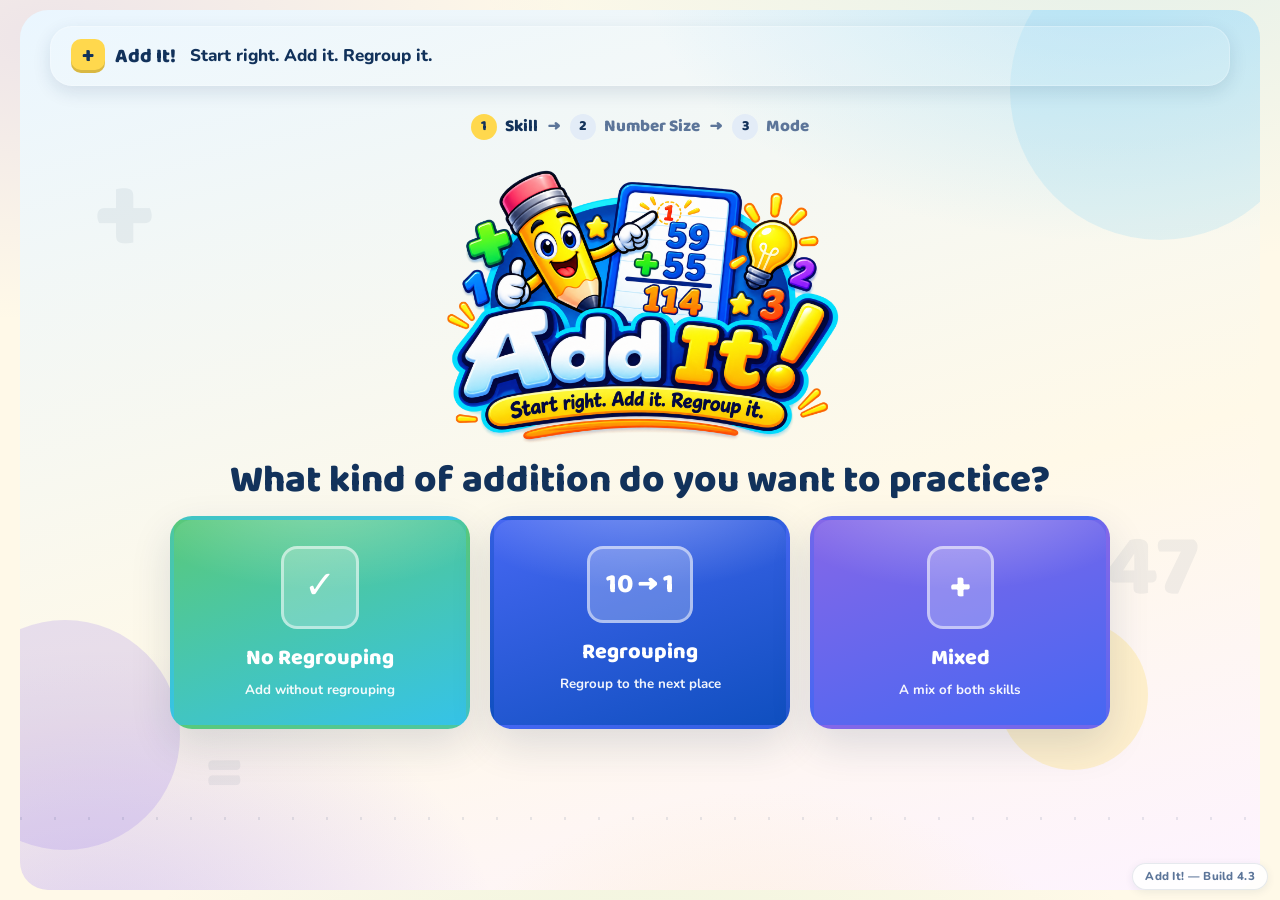
==== commit deedcd86: "Build 4.3: responsive Learn audit corrections" ====
--- a/index.html
+++ b/index.html
@@ -178,8 +178,14 @@
               <p class="li-correction" id="learn-correction" hidden></p>
               <p class="li-why" id="learn-why" hidden></p>
             </div>
-            <div class="learn-baseten" id="learn-baseten"></div>
-            <div class="learn-board" id="learn-board" data-board-host="learn"></div>
+            <div class="learn-responsive-stage">
+              <div class="learn-board" id="learn-board" data-board-host="learn"></div>
+              <section class="learn-workspace" id="learn-workspace" aria-labelledby="learn-workspace-title" hidden>
+                <h3 class="lw-title" id="learn-workspace-title"></h3>
+                <p class="lw-subtitle" id="learn-workspace-subtitle"></p>
+                <div class="learn-baseten" id="learn-baseten"></div>
+              </section>
+            </div>
             <div class="learn-controls">
               <button type="button" class="nav-btn" id="learn-prev"><span aria-hidden="true">&larr;</span> Back</button>
               <button type="button" class="nav-btn learn-next-btn" id="learn-next">Next <span aria-hidden="true">&rarr;</span></button>
--- a/css/styles.css
+++ b/css/styles.css
@@ -310,7 +310,10 @@
 .li-choice{min-width:88px;}
 .li-choice.li-correct{border-color:var(--green);background:var(--soft-green);color:var(--green-dark);}
 .li-choice:disabled{cursor:default;opacity:.85;transform:none;}
-.li-correction{font-weight:800;color:var(--green-dark);margin:10px 0 0;}
+.li-correction{font-weight:800;margin:10px 0 0;padding:9px 12px;border-radius:12px;}
+.li-correction.is-correct{color:var(--green-dark);background:var(--soft-green);border:2px solid var(--green);}
+.li-correction.is-corrective{color:var(--orange-dark);background:var(--soft-orange);border:2px solid var(--orange);}
+.li-choice.li-selected-wrong{border-color:var(--orange);background:var(--soft-orange);color:var(--orange-dark);}
 
 .learn-board{width:100%;display:flex;justify-content:center;}
 .learn-controls{display:flex;justify-content:center;gap:14px;margin-top:4px;}
@@ -323,10 +326,31 @@
 
 /* Base-ten visual: blocks are decorative; the container carries the
    meaning. Places are labeled — color is never the only indicator. */
+.learn-workspace{width:min(760px,100%);background:#fff;border:2px solid #DCE8F6;border-radius:var(--radius-lg);padding:12px 14px 14px;text-align:center;}
+.lw-title{font-family:var(--font-display);font-weight:800;color:var(--navy);font-size:1.08rem;letter-spacing:.5px;margin:0 0 2px;}
+.lw-subtitle{font-weight:800;color:var(--muted);font-size:.92rem;margin:0 0 10px;}
 .learn-baseten{width:100%;display:flex;justify-content:center;}
-.baseten{background:#fff;border:2px solid #E3ECF7;border-radius:var(--radius-lg);padding:12px 16px 10px;max-width:100%;}
-.bt-row{display:flex;flex-wrap:wrap;align-items:center;justify-content:center;gap:10px;}
-.bt-side{display:flex;align-items:center;gap:10px;flex-wrap:wrap;justify-content:center;}
+.baseten{background:#F9FCFF;border:2px solid #E3ECF7;border-radius:var(--radius-lg);padding:14px 16px 12px;width:min(650px,100%);max-width:100%;}
+
+/* Vertical base-ten stack intentionally mirrors the paper algorithm:
+   first addend, second addend, then sum.  The child sees the digit value
+   and its school-style manipulative on the same row. */
+.bt-vertical-stack{display:flex;flex-direction:column;width:100%;border:1px solid #DCE8F6;border-radius:14px;overflow:hidden;background:#fff;}
+.bt-vrow{display:grid;grid-template-columns:30px minmax(150px,210px) minmax(0,1fr);align-items:center;min-height:72px;border-bottom:1px solid #DCE8F6;}
+.bt-vrow:last-child{border-bottom:0;}
+.bt-vrow-sum{background:#F5FAFF;border-top:3px solid var(--navy);}
+.bt-vrow-regrouped{background:var(--soft-orange);}
+.bt-vop{font-family:var(--font-display);font-size:1.6rem;font-weight:900;color:var(--green-dark);text-align:center;}
+.bt-vlabel{display:flex;flex-direction:column;gap:2px;padding:8px 12px;text-align:left;color:var(--navy);}
+.bt-vlabel strong{font-family:var(--font-display);font-size:.9rem;color:var(--deep-blue);}
+.bt-vlabel span{font-family:var(--font-display);font-weight:800;font-size:1.05rem;}
+.bt-vvisual{display:flex;align-items:center;min-width:0;padding:8px 12px;border-left:1px solid #DCE8F6;}
+.bt-vvisual .bt-group{align-items:flex-start;}
+
+.bt-exchange{display:grid;grid-template-columns:minmax(0,1fr) auto minmax(0,1fr);align-items:center;gap:12px;}
+.bt-exchange-panel{background:#fff;border:1px solid #DCE8F6;border-radius:12px;padding:10px;min-width:0;}
+.bt-exchange-panel h4{font-family:var(--font-display);font-weight:800;font-size:.78rem;letter-spacing:.35px;text-transform:uppercase;color:var(--muted);margin:0 0 8px;text-align:center;}
+.bt-exchange-line{display:flex;align-items:center;justify-content:center;gap:10px;flex-wrap:wrap;}
 .bt-group{display:flex;flex-direction:column;align-items:center;gap:4px;padding:6px;border-radius:10px;}
 .bt-group.bt-carried{background:var(--soft-orange);outline:2px dashed var(--orange);}
 .bt-group.bt-tengroup{background:var(--soft-blue);outline:2px dashed var(--royal-blue);}
@@ -338,20 +362,34 @@
 .bt-caption{text-align:center;font-family:var(--font-display);font-weight:800;color:var(--navy);margin:8px 0 0;font-size:.98rem;}
 .bt-block{display:inline-block;border-radius:3px;box-shadow:inset 0 -2px 0 rgba(0,0,0,.18);}
 .bt-ones{width:13px;height:13px;background:var(--royal-blue);}
-.bt-tens{width:11px;height:38px;background:var(--green);}
-.bt-hundreds{width:30px;height:30px;background:var(--purple);background-image:repeating-linear-gradient(0deg,transparent 0 5px,rgba(255,255,255,.35) 5px 6px),repeating-linear-gradient(90deg,transparent 0 5px,rgba(255,255,255,.35) 5px 6px);}
+.bt-tens{width:14px;height:50px;background:repeating-linear-gradient(to bottom,var(--green) 0 4px,rgba(255,255,255,.75) 4px 5px);border:1px solid var(--green-dark);box-shadow:none;}
+.bt-hundreds{width:44px;height:44px;background-color:var(--purple);background-image:repeating-linear-gradient(0deg,transparent 0 4px,rgba(255,255,255,.55) 4px 5px),repeating-linear-gradient(90deg,transparent 0 4px,rgba(255,255,255,.55) 4px 5px);border:1px solid var(--purple-dark);box-shadow:none;}
 .bt-thousands,.bt-ten-thousands{width:44px;height:44px;background:var(--navy);color:#fff;font-family:var(--font-display);font-weight:800;font-size:.6rem;display:inline-flex;align-items:center;justify-content:center;border-radius:6px;}
 .bt-ten-thousands{background:var(--purple-dark);width:52px;}
 
 @media (max-width:560px){
   .learn-instruction{padding:12px 12px;}
   .bt-ones{width:10px;height:10px;}
-  .bt-tens{width:9px;height:30px;}
-  .bt-hundreds{width:24px;height:24px;}
+  .bt-tens{width:12px;height:42px;}
+  .bt-hundreds{width:36px;height:36px;}
   .bt-thousands,.bt-ten-thousands{width:38px;height:38px;font-size:.52rem;}
   .baseten{padding:10px 8px 8px;}
+  .bt-vrow{grid-template-columns:26px minmax(118px,145px) minmax(0,1fr);min-height:62px;}
+  .bt-vlabel{padding:6px 8px;}
+  .bt-vlabel strong{font-size:.72rem;}
+  .bt-vlabel span{font-size:.9rem;}
+  .bt-vvisual{padding:6px 7px;}
+  .bt-exchange{grid-template-columns:1fr;gap:8px;}
+  .bt-arrow{transform:rotate(90deg);justify-self:center;}
   .bt-group{padding:4px;}
   .learn-controls .nav-btn{padding:9px 18px;font-size:.95rem;}
+}
+
+@media (max-width:380px){
+  .bt-vrow{grid-template-columns:24px 112px minmax(0,1fr);}
+  .bt-vlabel strong{font-size:.66rem;}
+  .bt-vlabel span{font-size:.84rem;}
+  .bt-vvisual{padding:5px;}
 }
 
 /* ---------- 8. BUILD BADGE ---------- */
@@ -419,3 +457,283 @@
   .placeholder-chips{gap:8px;}
   .setting-chip{white-space:normal;}
 }
+
+
+/* ============================================================
+   BUILD 4.2 — RESPONSIVE INSTRUCTIONAL LAYOUT
+   Responsive means instructionally usable, not merely fitting.
+   Phone: stacked. Tablet: adaptive. Laptop/Desktop/TV: board
+   and active-place workspace stay visible together when space allows.
+   ============================================================ */
+
+:root{
+  --learn-content-max: 1180px;
+  --learn-board-col: minmax(270px, 0.85fr);
+  --learn-work-col: minmax(390px, 1.35fr);
+}
+
+/* Keep lesson content readable on very large monitors / school displays. */
+#screen-learn .screen-inner,
+.learn-shell,
+.learn-lesson,
+.learn-content{
+  width: min(100%, var(--learn-content-max));
+  margin-inline: auto;
+}
+
+/* The existing board and Base-Ten workspace remain the same components.
+   At laptop+ widths, the stage becomes a two-column teaching surface. */
+@media (min-width: 900px){
+  .learn-responsive-stage{
+    display: grid !important;
+    grid-template-columns: var(--learn-board-col) var(--learn-work-col);
+    grid-template-areas:
+      "board workspace"
+      "nav nav";
+    align-items: center;
+    justify-content: center;
+    column-gap: clamp(24px, 3vw, 52px);
+    row-gap: 16px;
+    width: min(100%, var(--learn-content-max));
+    margin-inline: auto;
+  }
+
+  /* Support the class names used by the Build 4 lesson renderer. */
+  .learn-responsive-stage > .addition-board-wrap,
+  .learn-responsive-stage > .learn-board-wrap,
+  .learn-responsive-stage > .lesson-board-wrap,
+  .learn-responsive-stage > .ab-wrap{
+    grid-area: board;
+    align-self: center;
+    justify-self: end;
+    margin: 0 !important;
+  }
+
+  .learn-responsive-stage > .base-ten-workspace,
+  .learn-responsive-stage > .bt-workspace,
+  .learn-responsive-stage > .place-workspace,
+  .learn-responsive-stage > .learn-workspace{
+    grid-area: workspace;
+    align-self: stretch;
+    justify-self: stretch;
+    margin: 0 !important;
+    max-width: 100% !important;
+  }
+
+  .learn-responsive-stage > .learn-nav,
+  .learn-responsive-stage > .lesson-nav,
+  .learn-responsive-stage > .learn-controls{
+    grid-area: nav;
+  }
+
+  /* If the board/workspace are nested in a common visual region, make that
+     region itself the responsive two-column surface. */
+  .learn-responsive-stage .learn-visuals,
+  .learn-responsive-stage .lesson-visuals,
+  .learn-responsive-stage .instructional-visuals{
+    display: grid;
+    grid-template-columns: var(--learn-board-col) var(--learn-work-col);
+    align-items: center;
+    gap: clamp(24px, 3vw, 52px);
+    width: 100%;
+  }
+
+  /* The vertical Base-Ten rows use available width instead of growing taller. */
+  .base-ten-workspace .bt-vertical-row,
+  .bt-workspace .bt-vertical-row,
+  .place-workspace .bt-vertical-row{
+    grid-template-columns: minmax(145px, .75fr) minmax(180px, 1.25fr);
+  }
+}
+
+/* 1366x768 school-laptop target: reduce decorative vertical whitespace,
+   not instructional content. */
+@media (min-width: 900px) and (max-height: 800px){
+  #screen-learn{
+    padding-top: 10px;
+    padding-bottom: 10px;
+  }
+
+  #screen-learn .app-header,
+  #screen-learn .topbar{
+    margin-bottom: 10px;
+  }
+
+  #screen-learn .lesson-card,
+  #screen-learn .learn-card{
+    padding-top: clamp(12px, 2vh, 20px);
+    padding-bottom: clamp(12px, 2vh, 20px);
+  }
+
+  #screen-learn .instruction-panel,
+  #screen-learn .learn-instruction{
+    margin-bottom: 12px;
+    padding-block: 12px;
+  }
+
+  .learn-responsive-stage{
+    row-gap: 10px;
+  }
+
+  .base-ten-workspace,
+  .bt-workspace,
+  .place-workspace{
+    padding-top: 12px;
+    padding-bottom: 12px;
+  }
+}
+
+/* Tablet portrait / smaller landscape: stack intentionally with comfortable
+   reading sizes. Do not force two narrow columns. */
+@media (min-width: 600px) and (max-width: 899px){
+  .learn-responsive-stage,
+  .learn-responsive-stage .learn-visuals,
+  .learn-responsive-stage .lesson-visuals,
+  .learn-responsive-stage .instructional-visuals{
+    display: flex !important;
+    flex-direction: column;
+    align-items: center;
+    gap: 16px;
+    width: 100%;
+  }
+
+  .base-ten-workspace,
+  .bt-workspace,
+  .place-workspace,
+  .learn-workspace{
+    width: min(100%, 680px);
+  }
+}
+
+/* Phone: one clear downward lesson. The child should never need horizontal
+   scrolling or tiny Base-Ten manipulatives. */
+@media (max-width: 599px){
+  .learn-responsive-stage,
+  .learn-responsive-stage .learn-visuals,
+  .learn-responsive-stage .lesson-visuals,
+  .learn-responsive-stage .instructional-visuals{
+    display: flex !important;
+    flex-direction: column;
+    align-items: stretch;
+    gap: 12px;
+    width: 100%;
+  }
+
+  #screen-learn .lesson-card,
+  #screen-learn .learn-card{
+    padding-inline: 10px;
+  }
+
+  .base-ten-workspace,
+  .bt-workspace,
+  .place-workspace,
+  .learn-workspace{
+    width: 100%;
+    max-width: none;
+    padding: 12px 10px;
+  }
+
+  /* Vertical addend rows remain vertical in meaning, but labels and blocks
+     receive enough room to stay readable at 320–390px. */
+  .base-ten-workspace .bt-vertical-row,
+  .bt-workspace .bt-vertical-row,
+  .place-workspace .bt-vertical-row{
+    grid-template-columns: minmax(118px, .9fr) minmax(120px, 1.1fr);
+    gap: 8px;
+  }
+
+  .base-ten-workspace .bt-row-label,
+  .bt-workspace .bt-row-label,
+  .place-workspace .bt-row-label{
+    font-size: clamp(.72rem, 3.5vw, .86rem);
+  }
+
+  .base-ten-workspace .bt-blocks,
+  .bt-workspace .bt-blocks,
+  .place-workspace .bt-blocks{
+    min-width: 0;
+    flex-wrap: wrap;
+  }
+
+  /* Navigation remains close to the current lesson state. */
+  #screen-learn .learn-nav,
+  #screen-learn .lesson-nav,
+  #screen-learn .learn-controls{
+    position: static;
+    width: 100%;
+    margin-top: 4px;
+  }
+}
+
+/* Large classroom display / TV: cap line length but scale the math and key
+   instructional labels so they remain legible at a distance. */
+@media (min-width: 1800px) and (min-height: 900px){
+  :root{
+    --learn-content-max: 1380px;
+    --learn-board-col: minmax(330px, .9fr);
+    --learn-work-col: minmax(520px, 1.3fr);
+  }
+
+  #screen-learn .instruction-panel h2,
+  #screen-learn .learn-instruction h2{
+    font-size: clamp(1.7rem, 1.8vw, 2.25rem);
+  }
+
+  #screen-learn .instruction-panel p,
+  #screen-learn .learn-instruction p,
+  .base-ten-workspace,
+  .bt-workspace,
+  .place-workspace{
+    font-size: 1.08rem;
+  }
+
+  .addition-board,
+  .ab-board{
+    transform: scale(1.08);
+    transform-origin: center;
+  }
+}
+
+/* ============================================================
+   BUILD 4.3 — AUDIT CORRECTIONS
+   Real large-screen horizontal composition + compact phone lesson.
+   ============================================================ */
+@media (min-width: 900px){
+  #screen-learn .learn-lesson{width:min(100%,1180px);}
+  #screen-learn .learn-responsive-stage{
+    display:grid !important;
+    grid-template-columns:minmax(280px,.85fr) minmax(420px,1.35fr);
+    grid-template-areas:"board workspace";
+    align-items:center;
+    gap:clamp(22px,3vw,48px);
+    width:100%;
+  }
+  #screen-learn .learn-responsive-stage > .learn-board{grid-area:board;justify-self:end;width:auto;}
+  #screen-learn .learn-responsive-stage > .learn-workspace{grid-area:workspace;align-self:center;width:100%;margin:0;}
+  #screen-learn .learn-responsive-stage > .learn-workspace[hidden]{display:none !important;}
+  /* When a step has no workspace, let the board occupy the teaching surface. */
+  #screen-learn .learn-responsive-stage:has(.learn-workspace[hidden]){grid-template-columns:1fr;grid-template-areas:"board";}
+  #screen-learn .learn-responsive-stage:has(.learn-workspace[hidden]) > .learn-board{justify-self:center;}
+}
+
+@media (max-width: 599px){
+  #screen-learn .placeholder-body{padding-inline:0;}
+  #screen-learn .learn-stage{padding-inline:8px;}
+  #screen-learn .learn-lesson{gap:10px;}
+  #screen-learn .learn-progress{gap:7px 9px;margin-bottom:2px;}
+  #screen-learn .learn-instruction{padding:12px 10px;border-radius:22px;}
+  #screen-learn .li-title{font-size:1.3rem;}
+  #screen-learn .li-body{font-size:1rem;}
+  #screen-learn .li-choices{gap:8px;margin-top:2px;}
+  #screen-learn .li-choice{min-width:82px;padding:9px 12px;}
+  #screen-learn .learn-responsive-stage{gap:10px;}
+  #screen-learn .learn-workspace{padding:10px 8px;border-radius:20px;}
+  #screen-learn .lw-subtitle{margin-bottom:7px;}
+  #screen-learn .baseten{padding:8px;border-radius:18px;}
+  #screen-learn .bt-vrow{grid-template-columns:24px minmax(130px,.95fr) minmax(0,1.05fr);min-height:60px;}
+  #screen-learn .bt-vlabel{padding:6px 8px;}
+  #screen-learn .bt-vvisual{padding:6px 8px;}
+  #screen-learn .bt-caption{margin-top:6px;font-size:.88rem;}
+  #screen-learn .learn-controls{margin-top:0;}
+  #screen-learn .activity-foot{padding-top:10px;}
+}
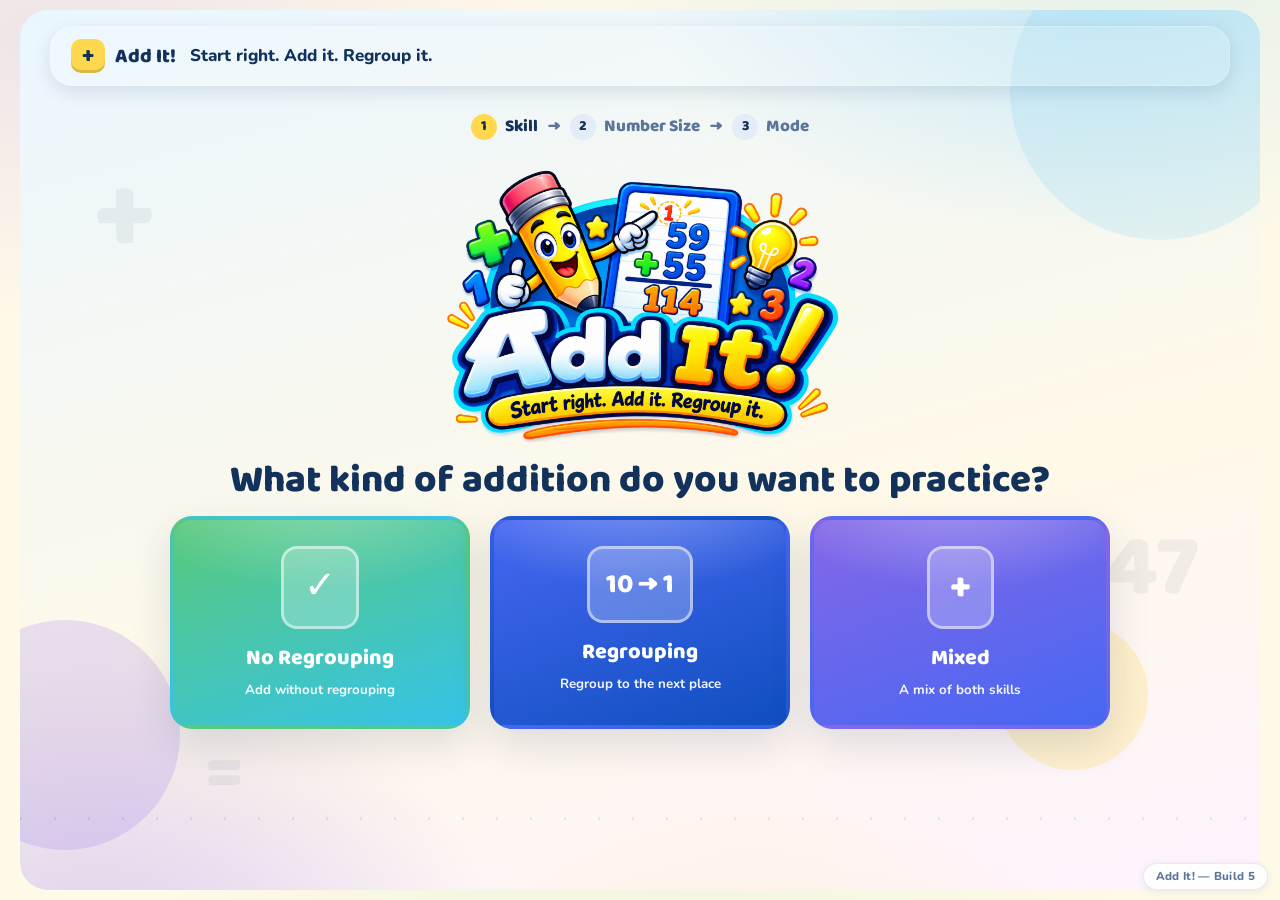
==== commit 6ec3fb5c: "Build 5: Practice mode rebased on 4.3 - guided entry, hint ladder, misconception feedback" ====
--- a/index.html
+++ b/index.html
@@ -209,7 +209,7 @@
       </footer>
     </section>
 
-    <!-- ================= PRACTICE (placeholder) ================= -->
+    <!-- ================= PRACTICE (Build 5) ================= -->
     <section class="screen screen-practice" id="screen-practice" aria-labelledby="practice-heading" hidden>
       <header class="app-header header-practice">
         <div class="ph-brand"><span class="ph-mark" aria-hidden="true"><span class="ph-mark-plus">+</span></span><span class="ph-name">Add It!</span></div>
@@ -221,24 +221,47 @@
       </header>
 
       <div class="placeholder-body">
-        <div class="stage placeholder-stage">
-          <h2 id="practice-heading" class="placeholder-title"><span aria-hidden="true">&#9999;&#65039;</span> Practice</h2>
-          <div class="placeholder-chips">
+        <div class="stage learn-stage practice-stage">
+          <div class="learn-progress">
+            <span class="lp-example" id="practice-count"></span>
             <span class="setting-chip chip-skill" id="practice-ph-skill"></span>
             <span class="setting-chip chip-size" id="practice-ph-size"></span>
-          </div>
-          <section class="board-preview" aria-label="Addition Board Preview">
-            <p class="bp-title">Addition Board Preview</p>
-            <div class="board-host" data-board-host="practice"></div>
-            <p class="bp-status" data-bp-status aria-live="polite"></p>
-            <div class="bp-controls" data-bp-controls>
-              <button type="button" class="nav-btn bp-btn" data-bp="new">New Preview Problem</button>
-              <button type="button" class="nav-btn bp-btn" data-bp="regroup">Show Regrouping</button>
-              <button type="button" class="nav-btn bp-btn" data-bp="answer">Show Answer</button>
-              <button type="button" class="nav-btn bp-btn" data-bp="reset">Reset Board</button>
-            </div>
-            <p class="bp-note">Interactive work begins in a later build.</p>
-          </section>
+            <span class="setting-chip chip-place" id="practice-place" hidden></span>
+          </div>
+
+          <div id="practice-work" class="learn-lesson">
+            <div class="learn-instruction practice-instruction" aria-live="polite">
+              <h2 class="li-title" id="practice-heading"><span id="practice-title"></span></h2>
+              <p class="li-body" id="practice-body"></p>
+              <p class="pr-feedback" id="practice-feedback" hidden></p>
+            </div>
+            <div class="practice-hint" id="practice-hint" hidden>
+              <p class="ph-hint-text" id="practice-hint-text"></p>
+              <div id="practice-baseten"></div>
+            </div>
+            <div class="learn-board" id="practice-board" data-board-host="practice"></div>
+            <div class="num-pad" id="practice-pad" aria-label="Number pad">
+              <button type="button" class="pad-btn" data-digit="1">1</button>
+              <button type="button" class="pad-btn" data-digit="2">2</button>
+              <button type="button" class="pad-btn" data-digit="3">3</button>
+              <button type="button" class="pad-btn" data-digit="4">4</button>
+              <button type="button" class="pad-btn" data-digit="5">5</button>
+              <button type="button" class="pad-btn" data-digit="6">6</button>
+              <button type="button" class="pad-btn" data-digit="7">7</button>
+              <button type="button" class="pad-btn" data-digit="8">8</button>
+              <button type="button" class="pad-btn" data-digit="9">9</button>
+              <button type="button" class="pad-btn pad-zero" data-digit="0">0</button>
+            </div>
+          </div>
+
+          <div id="practice-complete" class="learn-complete" hidden>
+            <h2 class="placeholder-title">&#127881; <span id="practice-celebrate"></span></h2>
+            <p class="lc-recap" id="practice-streak"></p>
+            <div class="learn-board" id="practice-board-done"></div>
+            <div class="lc-buttons">
+              <button type="button" class="nav-btn learn-next-btn" id="practice-next">Next Problem <span aria-hidden="true">&rarr;</span></button>
+            </div>
+          </div>
         </div>
       </div>
 
--- a/css/styles.css
+++ b/css/styles.css
@@ -390,6 +390,36 @@
   .bt-vlabel strong{font-size:.66rem;}
   .bt-vlabel span{font-size:.84rem;}
   .bt-vvisual{padding:5px;}
+}
+
+/* ---------- 7d. PRACTICE MODE (Build 5) ---------- */
+.practice-instruction{background:var(--soft-blue);border-color:#C6DAF6;}
+.pr-feedback{font-weight:800;margin:10px 0 0;border-radius:var(--radius-md);padding:8px 14px;}
+.pr-feedback.pr-ok{color:var(--green-dark);background:var(--soft-green);}
+.pr-feedback.pr-try{color:var(--orange-dark);background:var(--soft-orange);}
+.pr-feedback.pr-guided{color:var(--deep-blue);background:var(--soft-yellow);}
+.practice-hint{width:min(720px,100%);background:var(--soft-yellow);border:2px dashed var(--gold);border-radius:var(--radius-lg);padding:12px 16px;display:flex;flex-direction:column;align-items:center;gap:8px;animation:rise .25s ease;}
+.ph-hint-text{font-weight:800;color:var(--navy);margin:0;text-align:center;}
+
+.num-pad{display:grid;grid-template-columns:repeat(5,minmax(52px,72px));gap:10px;justify-content:center;margin-top:4px;}
+.pad-btn{font-family:var(--font-display);font-weight:800;font-size:1.35rem;color:var(--navy);background:#fff;border:3px solid var(--soft-blue);border-radius:14px;min-height:52px;box-shadow:var(--shadow-soft);transition:transform .1s ease,border-color .15s ease;}
+.pad-btn:hover:not(:disabled){transform:translateY(-2px);border-color:var(--sky-blue);}
+.pad-btn:active:not(:disabled){transform:translateY(0);}
+.pad-btn:disabled{opacity:.45;cursor:default;}
+.pad-zero{grid-column:3;}
+
+/* Student entries + interaction affordances on the board */
+.ab-answer.is-entered{border-color:var(--royal-blue);background:var(--soft-blue);color:var(--deep-blue);}
+.ab-regroup.is-entered{border-style:solid;border-color:var(--orange);background:var(--soft-orange);}
+.ab-cell.is-prompt{outline:3px solid var(--royal-blue);outline-offset:2px;border-radius:10px;animation:promptPulse 1.2s ease-in-out infinite;}
+.ab-regroup.ab-tap{border-color:var(--royal-blue);background:#fff;cursor:pointer;animation:promptPulse 1.2s ease-in-out infinite;}
+.ab-regroup.ab-tap:hover{background:var(--soft-blue);}
+@keyframes promptPulse{0%,100%{box-shadow:0 0 0 0 rgba(70,103,242,.35);}50%{box-shadow:0 0 0 7px rgba(70,103,242,0);}}
+#practice-board-done{margin:6px 0 14px;}
+
+@media (max-width:560px){
+  .num-pad{grid-template-columns:repeat(5,minmax(46px,1fr));gap:7px;width:100%;}
+  .pad-btn{min-height:48px;font-size:1.2rem;}
 }
 
 /* ---------- 8. BUILD BADGE ---------- */
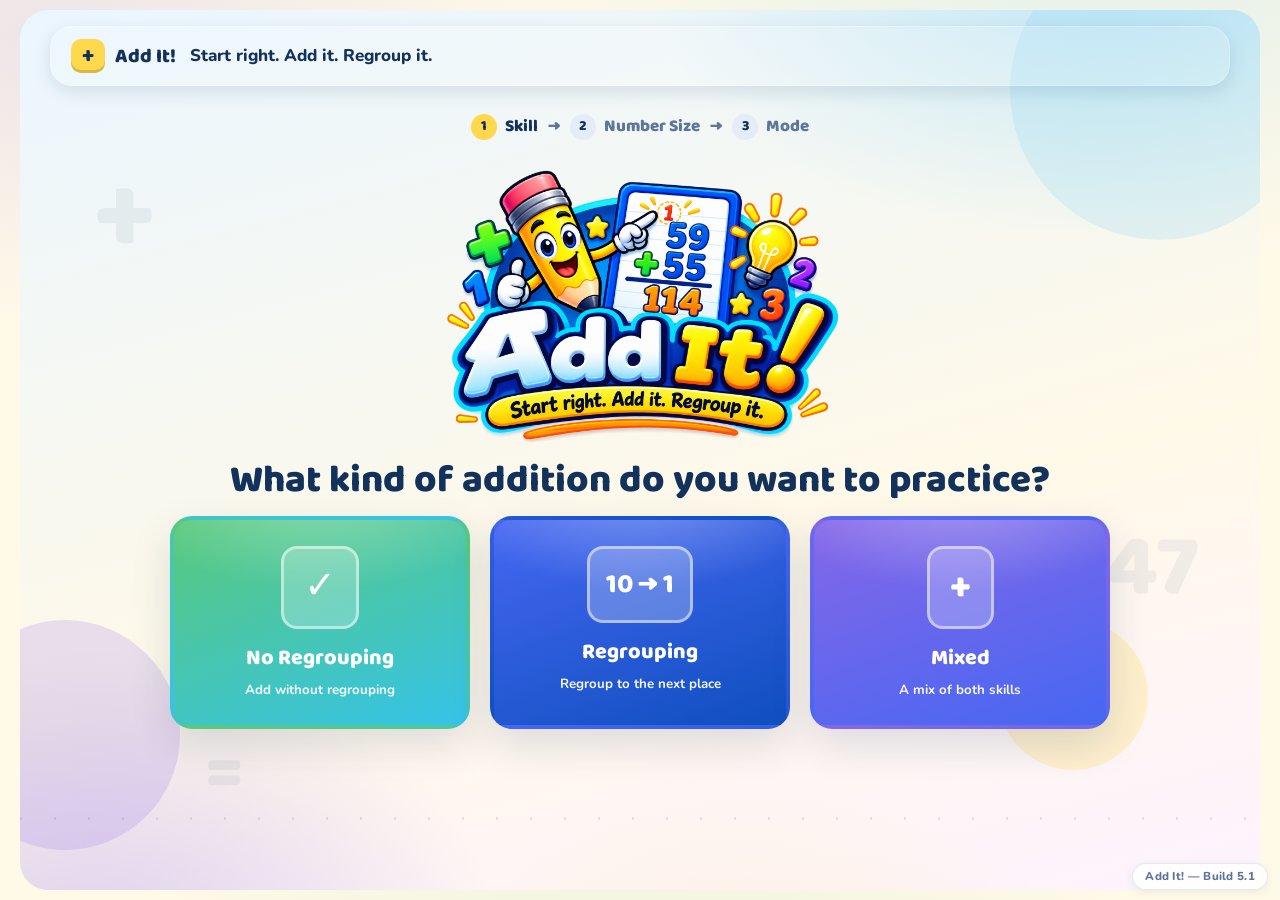
==== commit d36ac038: "Build 5.1: Learn real-device refinement (regroup decision every column, phone choice layout, celebra" ====
--- a/index.html
+++ b/index.html
@@ -172,6 +172,7 @@
           <div id="learn-lesson" class="learn-lesson">
             <div class="learn-instruction" aria-live="polite">
               <h2 class="li-title" id="learn-title"></h2>
+              <p class="lc-mark" id="learn-celebrate-mark" hidden><span aria-hidden="true">&#11088;</span></p>
               <p class="li-body" id="learn-body"></p>
               <p class="li-note" id="learn-note" hidden></p>
               <div class="li-choices" id="learn-choices"></div>
@@ -193,12 +194,21 @@
           </div>
 
           <div id="learn-complete" class="learn-complete" hidden>
-            <h2 id="learn-heading" class="placeholder-title">You learned how addition works!</h2>
+            <p class="lc-mark lc-mark-big" aria-hidden="true">&#127881;</p>
+            <h2 id="learn-heading" class="placeholder-title">You did it!</h2>
             <p class="lc-recap" id="learn-recap"></p>
+            <ul class="lc-checklist">
+              <li>Start on the right.</li>
+              <li>Add one place at a time.</li>
+              <li>Check if the total is 10 or more.</li>
+              <li>Regroup when needed.</li>
+              <li>Move left.</li>
+            </ul>
             <div class="lc-buttons">
+              <button type="button" class="nav-btn learn-next-btn" id="learn-to-practice">Practice This Skill <span aria-hidden="true">&rarr;</span></button>
+              <button type="button" class="nav-btn" id="learn-again">Learn Again</button>
+              <button type="button" class="nav-btn" id="learn-done-mode">Choose Another Mode</button>
               <button type="button" class="nav-btn" id="learn-done-home"><span aria-hidden="true">&#127968;</span> Home</button>
-              <button type="button" class="nav-btn" id="learn-again">Learn Again</button>
-              <button type="button" class="nav-btn" id="learn-done-mode">Choose a Mode</button>
             </div>
           </div>
         </div>
--- a/css/styles.css
+++ b/css/styles.css
@@ -308,8 +308,26 @@
 .li-question{font-family:var(--font-display);font-weight:800;color:var(--navy);margin:10px 0 8px;}
 .li-choices{display:flex;flex-wrap:wrap;justify-content:center;gap:10px;}
 .li-choice{min-width:88px;}
+/* Build 5.1: a two-option decision must read as ONE decision — the Yes/No pair
+   stays on a single row at every phone width using resilient grid tracks
+   (no absolute positioning, no shrink-to-unreadable). */
+.li-choices.li-choices-2,
+.li-choices.li-choices-3{display:grid;justify-content:center;align-items:stretch;width:100%;}
+.li-choices.li-choices-2{grid-template-columns:repeat(2,minmax(0,150px));}
+.li-choices.li-choices-3{grid-template-columns:repeat(3,minmax(0,140px));}
+.li-choices.li-choices-2 .li-question,
+.li-choices.li-choices-3 .li-question{grid-column:1 / -1;}
+.li-choices.li-choices-2 .li-choice,
+.li-choices.li-choices-3 .li-choice{min-width:0;width:100%;min-height:48px;
+  display:inline-flex;align-items:center;justify-content:center;padding:10px 8px;}
 .li-choice.li-correct{border-color:var(--green);background:var(--soft-green);color:var(--green-dark);}
 .li-choice:disabled{cursor:default;opacity:.85;transform:none;}
+.lc-mark{font-size:2rem;margin:0 0 2px;line-height:1;animation:btPop .4s ease;}
+.lc-mark-big{font-size:3rem;margin-bottom:6px;}
+.learn-instruction.is-celebration{background:var(--soft-green);border-color:var(--green);}
+.lc-checklist{list-style:none;padding:0;margin:0 auto 20px;max-width:340px;text-align:left;font-weight:800;color:var(--navy);}
+.lc-checklist li{padding:5px 0 5px 28px;position:relative;}
+.lc-checklist li::before{content:"\2713";position:absolute;left:4px;color:var(--green-dark);font-weight:800;}
 .li-correction{font-weight:800;margin:10px 0 0;padding:9px 12px;border-radius:12px;}
 .li-correction.is-correct{color:var(--green-dark);background:var(--soft-green);border:2px solid var(--green);}
 .li-correction.is-corrective{color:var(--orange-dark);background:var(--soft-orange);border:2px solid var(--orange);}
@@ -355,7 +373,11 @@
 .bt-group.bt-carried{background:var(--soft-orange);outline:2px dashed var(--orange);}
 .bt-group.bt-tengroup{background:var(--soft-blue);outline:2px dashed var(--royal-blue);}
 .bt-group.bt-new{background:var(--soft-green);outline:2px solid var(--green);animation:btPop .35s ease;}
-.bt-blocks{display:grid;grid-template-columns:repeat(5,auto);gap:3px;justify-content:center;}
+.bt-blocks{display:grid;grid-template-columns:repeat(5,auto);gap:3px;justify-content:center;max-width:100%;}
+/* Build 5.1: bigger units need fewer per row so a large group (12 hundreds,
+   16 tens) stays inside its panel and remains countable. */
+.bt-blocks-hundreds{grid-template-columns:repeat(3,auto);}
+.bt-blocks-thousands,.bt-blocks-ten-thousands{grid-template-columns:repeat(2,auto);}
 .bt-group-label{font-family:var(--font-display);font-weight:800;font-size:.78rem;color:var(--navy);white-space:nowrap;}
 .bt-op{font-family:var(--font-display);font-weight:800;font-size:1.3rem;color:var(--green-dark);}
 .bt-arrow{font-family:var(--font-display);font-weight:800;font-size:1.5rem;color:var(--gold-dark);}
@@ -371,7 +393,9 @@
   .learn-instruction{padding:12px 12px;}
   .bt-ones{width:10px;height:10px;}
   .bt-tens{width:12px;height:42px;}
-  .bt-hundreds{width:36px;height:36px;}
+  .bt-hundreds{width:32px;height:32px;}
+  .bt-blocks-hundreds{grid-template-columns:repeat(3,auto);gap:2px;}
+  .bt-blocks-thousands,.bt-blocks-ten-thousands{grid-template-columns:repeat(2,auto);gap:2px;}
   .bt-thousands,.bt-ten-thousands{width:38px;height:38px;font-size:.52rem;}
   .baseten{padding:10px 8px 8px;}
   .bt-vrow{grid-template-columns:26px minmax(118px,145px) minmax(0,1fr);min-height:62px;}
@@ -473,6 +497,12 @@
   .activity-foot{flex-wrap:wrap;}
   .build-badge{position:static;display:block;width:max-content;max-width:100%;margin:8px auto 10px;box-shadow:none;}
 }
+@media (max-width:360px){
+  /* Build 5.1: at the narrowest supported width the hundreds flats drop to two
+     per row so a 12-flat group stays inside the workspace panel. */
+  .bt-hundreds{width:28px;height:28px;}
+  .bt-blocks-hundreds{grid-template-columns:repeat(2,auto);}
+}
 @media (max-width:400px){
   .skill-grid .pick-card{column-gap:10px;padding:12px 12px;}
   .skill-grid .pick-badge{min-width:58px;font-size:1.2rem;}
@@ -756,6 +786,15 @@
   #screen-learn .li-body{font-size:1rem;}
   #screen-learn .li-choices{gap:8px;margin-top:2px;}
   #screen-learn .li-choice{min-width:82px;padding:9px 12px;}
+  /* Keep the decision on one row on real phones; only relax at 320px if a
+     label would otherwise be squeezed below a readable size. */
+  #screen-learn .li-choices.li-choices-2{grid-template-columns:repeat(2,minmax(0,1fr));gap:10px;}
+  #screen-learn .li-choices.li-choices-3{grid-template-columns:repeat(3,minmax(0,1fr));gap:7px;}
+  #screen-learn .li-choices.li-choices-3 .li-choice{font-size:.88rem;padding:10px 4px;letter-spacing:0;}
+  #screen-learn .li-choices-2 .li-choice,
+  #screen-learn .li-choices-3 .li-choice{min-width:0;}
+  .lc-mark{font-size:1.7rem;}
+  .lc-mark-big{font-size:2.4rem;}
   #screen-learn .learn-responsive-stage{gap:10px;}
   #screen-learn .learn-workspace{padding:10px 8px;border-radius:20px;}
   #screen-learn .lw-subtitle{margin-bottom:7px;}
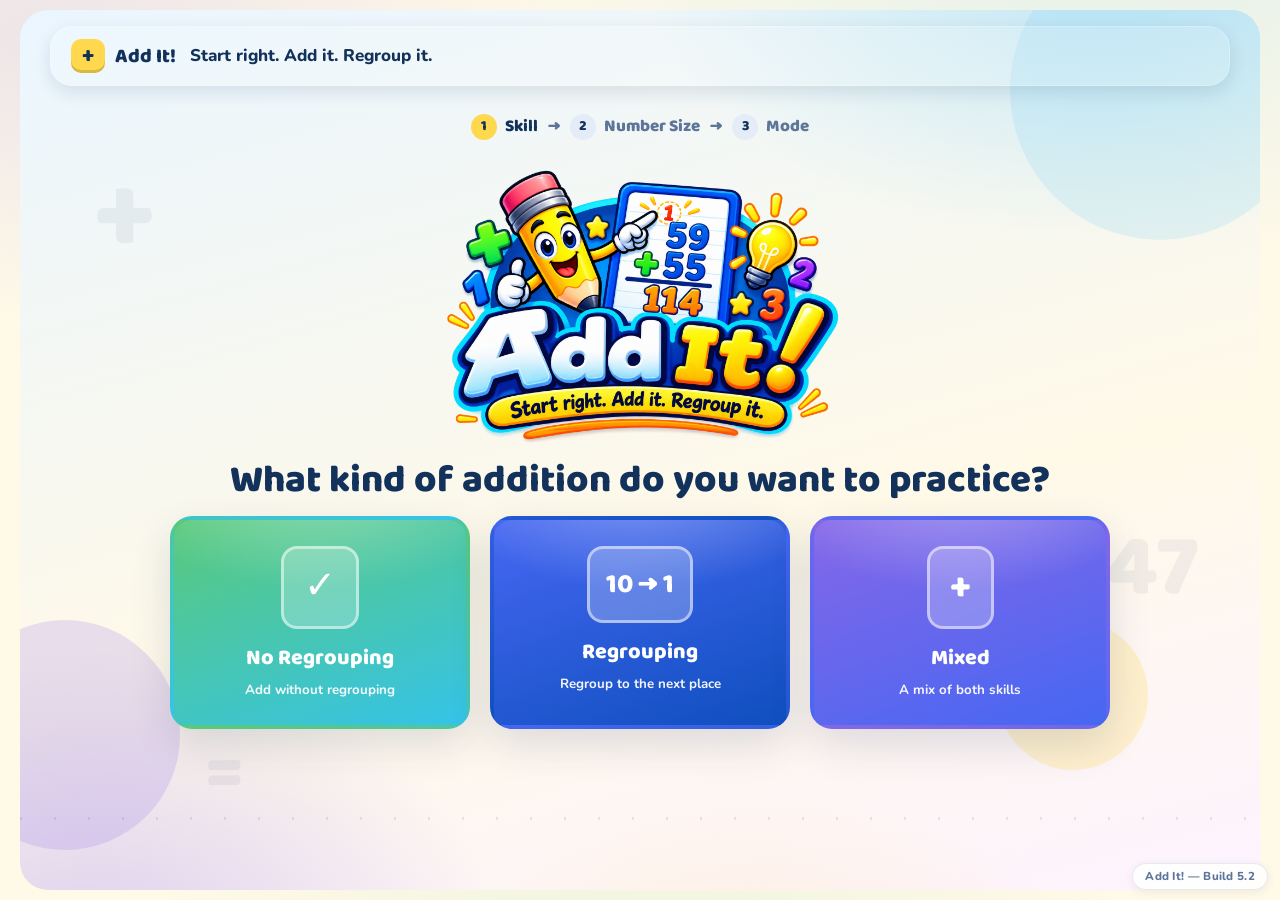
==== commit 02566f63: "Build 5.2: Practice requires student-entered regroup value; add student-controlled Hint" ====
--- a/index.html
+++ b/index.html
@@ -250,6 +250,9 @@
               <div id="practice-baseten"></div>
             </div>
             <div class="learn-board" id="practice-board" data-board-host="practice"></div>
+            <div class="practice-actions">
+              <button type="button" class="nav-btn hint-btn" id="practice-hint-btn">&#128161; Hint</button>
+            </div>
             <div class="num-pad" id="practice-pad" aria-label="Number pad">
               <button type="button" class="pad-btn" data-digit="1">1</button>
               <button type="button" class="pad-btn" data-digit="2">2</button>
@@ -264,6 +267,17 @@
             </div>
           </div>
 
+          <div id="practice-session-complete" class="learn-complete" hidden>
+            <p class="lc-mark lc-mark-big" aria-hidden="true">&#127881;</p>
+            <h2 class="placeholder-title">Practice complete!</h2>
+            <p class="lc-recap" id="practice-session-note"></p>
+            <div class="lc-buttons">
+              <button type="button" class="nav-btn learn-next-btn" id="practice-again">Practice Again</button>
+              <button type="button" class="nav-btn" id="practice-done-mode">Choose Another Mode</button>
+              <button type="button" class="nav-btn" id="practice-done-home"><span aria-hidden="true">&#127968;</span> Home</button>
+            </div>
+          </div>
+
           <div id="practice-complete" class="learn-complete" hidden>
             <h2 class="placeholder-title">&#127881; <span id="practice-celebrate"></span></h2>
             <p class="lc-recap" id="practice-streak"></p>
@@ -280,7 +294,7 @@
       </footer>
     </section>
 
-    <!-- ================= TEST (placeholder) ================= -->
+    <!-- ================= TEST (Coming Soon — Build 5.2) ================= -->
     <section class="screen screen-test" id="screen-test" aria-labelledby="test-heading" hidden>
       <header class="app-header header-test">
         <div class="ph-brand"><span class="ph-mark" aria-hidden="true"><span class="ph-mark-plus">+</span></span><span class="ph-name">Add It!</span></div>
@@ -294,24 +308,20 @@
 
       <div class="placeholder-body">
         <div class="stage placeholder-stage">
-          <h2 id="test-heading" class="placeholder-title"><span aria-hidden="true">&#127942;</span> Test</h2>
+          <p class="coming-mark" aria-hidden="true">&#128274;</p>
+          <h2 id="test-heading" class="placeholder-title">Test Mode</h2>
+          <p class="coming-soon">Coming soon!</p>
           <div class="placeholder-chips">
             <span class="setting-chip chip-skill" id="test-ph-skill"></span>
             <span class="setting-chip chip-size" id="test-ph-size"></span>
             <span class="setting-chip chip-length" id="test-ph-length"></span>
           </div>
-          <section class="board-preview" aria-label="Addition Board Preview">
-            <p class="bp-title">Addition Board Preview</p>
-            <div class="board-host" data-board-host="test"></div>
-            <p class="bp-status" data-bp-status aria-live="polite"></p>
-            <div class="bp-controls" data-bp-controls>
-              <button type="button" class="nav-btn bp-btn" data-bp="new">New Preview Problem</button>
-              <button type="button" class="nav-btn bp-btn" data-bp="regroup">Show Regrouping</button>
-              <button type="button" class="nav-btn bp-btn" data-bp="answer">Show Answer</button>
-              <button type="button" class="nav-btn bp-btn" data-bp="reset">Reset Board</button>
-            </div>
-            <p class="bp-note">Interactive work begins in a later build.</p>
-          </section>
+          <p class="coming-note">When Test Mode is ready, you'll solve problems on your own with no hints.
+             Until then, try <strong>Learn</strong> to see how it works, or <strong>Practice</strong> to try it with help.</p>
+          <div class="lc-buttons">
+            <button type="button" class="nav-btn learn-next-btn" id="test-to-practice">Go to Practice <span aria-hidden="true">&rarr;</span></button>
+            <button type="button" class="nav-btn" id="test-to-learn">Go to Learn</button>
+          </div>
         </div>
       </div>
 
--- a/css/styles.css
+++ b/css/styles.css
@@ -233,13 +233,19 @@
   padding:14px clamp(10px,2vw,22px) 16px;
   max-width:100%;
 }
+.ab-t4 .ab-label{font-size:clamp(.68rem,1.5vw,.84rem);}
+.ab-t5 .ab-label{font-size:clamp(.64rem,1.35vw,.78rem);}
 .ab-cell{min-width:0;text-align:center;font-variant-numeric:tabular-nums;position:relative;}
+/* Build 5.2 (A): place labels are INSTRUCTIONAL text, not decoration.
+   They are no longer shrunk to avoid overlap — instead each long name carries
+   a soft-hyphen break opportunity (see placeLabelText) so it wraps to two
+   lines inside its own track, and the colour was darkened to clear WCAG AA
+   against the board panel. Size scales with track count, never below ~11px. */
 .ab-label{
   font-family:var(--font-display);font-weight:800;
-  font-size:clamp(.4rem,1.05vw,.52rem);letter-spacing:.2px;
-  color:var(--muted);line-height:1.1;padding-bottom:4px;align-self:end;
-  overflow-wrap:normal;word-break:keep-all;   /* TEN THOUSANDS wraps at its
-                                                 space; single words never split */
+  font-size:clamp(.72rem,1.7vw,.9rem);letter-spacing:.2px;
+  color:#3B5C8A;line-height:1.05;padding-bottom:4px;align-self:end;
+  overflow-wrap:normal;word-break:normal;hyphens:manual;
 }
 .ab-regroup{
   height:clamp(24px,6vw,34px);
@@ -303,7 +309,7 @@
 .learn-instruction{width:min(720px,100%);background:var(--soft-yellow);border:2px solid #F2DE9C;border-radius:var(--radius-lg);padding:14px 20px;text-align:center;}
 .li-title{font-family:var(--font-display);font-weight:800;font-size:clamp(1.25rem,3.4vw,1.7rem);margin:0 0 6px;}
 .li-body{font-weight:800;color:var(--text);font-size:clamp(1rem,2.8vw,1.15rem);margin:0;}
-.li-note{font-weight:700;color:var(--muted);margin:8px 0 0;font-size:.98rem;}
+.li-note{font-weight:700;color:#43618E;margin:8px 0 0;font-size:.98rem;}
 .li-why{font-weight:700;color:var(--deep-blue);background:var(--soft-blue);border-radius:var(--radius-md);padding:8px 14px;margin:10px 0 0;font-size:.95rem;}
 .li-question{font-family:var(--font-display);font-weight:800;color:var(--navy);margin:10px 0 8px;}
 .li-choices{display:flex;flex-wrap:wrap;justify-content:center;gap:10px;}
@@ -335,6 +341,8 @@
 
 .learn-board{width:100%;display:flex;justify-content:center;}
 .learn-controls{display:flex;justify-content:center;gap:14px;margin-top:4px;}
+/* Build 5.2: guarantee ~44px minimum touch targets on the lesson controls. */
+.learn-controls .nav-btn{min-height:46px;display:inline-flex;align-items:center;justify-content:center;}
 .learn-next-btn{background:var(--yellow);border-color:var(--gold);}
 .learn-next-btn:disabled{opacity:.5;cursor:default;transform:none;}
 
@@ -446,6 +454,121 @@
   .pad-btn{min-height:48px;font-size:1.2rem;}
 }
 
+/* ---------- 7e. HEIGHT-AWARE COMPOSITION (Build 5.2 B) ----------
+   Short viewports (small phones, landscape phones, short browser windows)
+   reclaim vertical space from padding and gaps — never from instructional
+   text size — so Back/Next stay discoverable without long scrolling. */
+@media (max-height: 720px){
+  #screen-learn .stage,#screen-practice .stage{padding-top:12px;padding-bottom:14px;}
+  #screen-learn .learn-progress,#screen-practice .learn-progress{margin-bottom:6px;gap:6px;
+    flex-wrap:nowrap;overflow:hidden;}
+  /* Reclaim the progress row: the skill/size chips only restate choices the
+     child just made and are still shown in the header. Example, place and
+     step — the wayfinding that matters — stay. */
+  #screen-learn .learn-progress .chip-skill,#screen-learn .learn-progress .chip-size,
+  #screen-practice .learn-progress .chip-skill,#screen-practice .learn-progress .chip-size{display:none;}
+  #screen-learn .learn-lesson,#screen-practice .learn-lesson{gap:8px;}
+  #screen-learn .learn-instruction,#screen-practice .learn-instruction{padding:10px 14px;}
+  #screen-learn .li-title,#screen-practice .li-title{margin-bottom:3px;}
+  #screen-learn .learn-controls{margin-top:0;}
+  .placeholder-body{margin-top:10px;}
+  .app-header{margin-top:8px;padding-top:8px;padding-bottom:8px;}
+  .learn-workspace,.practice-hint{padding-top:8px;padding-bottom:8px;}
+  .baseten{padding:8px 10px 6px;}
+  .ab-grid{padding-top:10px;padding-bottom:10px;}
+}
+/* Very short viewports (iPhone SE class, small browser windows): compress the
+   board's empty rows and chrome. Digits stay 20px; nothing instructional shrinks. */
+@media (max-height: 620px){
+  .ab-grid{padding:8px 10px 10px;row-gap:1px;}
+  .ab-regroup{height:26px;width:min(100%,38px);margin-bottom:2px;}
+  .ab-answer{height:34px;width:min(100%,44px);}
+  .ab-rule{margin:4px 0 5px;}
+  #screen-learn .app-header,#screen-practice .app-header{margin-top:6px;padding:8px 12px;}
+  #screen-learn .activity-foot,#screen-practice .activity-foot{padding:8px 4px 2px;}
+  #screen-learn .placeholder-body,#screen-practice .placeholder-body{margin-top:6px;}
+  .li-note{margin-top:6px;}
+}
+@media (max-height: 560px){
+  #screen-learn .stage,#screen-practice .stage{padding-top:8px;padding-bottom:10px;}
+  #screen-learn .learn-lesson,#screen-practice .learn-lesson{gap:6px;}
+  #screen-learn .learn-instruction,#screen-practice .learn-instruction{padding:8px 12px;}
+  .lw-subtitle,.bt-caption{margin-top:4px;}
+  .activity-foot{padding-top:8px;}
+}
+/* Landscape phones: put board and workspace beside each other so the whole
+   teaching moment fits the short viewport. */
+@media (max-height: 500px) and (orientation: landscape){
+  /* Landscape phone is a constrained secondary orientation: the board scales
+     down modestly (digits stay well above 24px) and the block panels tighten,
+     so the whole teaching moment fits one short viewport. */
+  .ab-digit{font-size:1.55rem;}
+  .ab-answer{height:34px;width:min(100%,42px);font-size:1.35rem;}
+  .ab-regroup{height:24px;width:min(100%,36px);font-size:1rem;}
+  .ab-grid{padding:8px 10px 10px;row-gap:1px;}
+  .learn-workspace{padding:6px 8px;}
+  .lw-title{font-size:.9rem;margin-bottom:2px;}
+  .lw-subtitle{font-size:.75rem;margin-bottom:4px;}
+  .bt-exchange-panel{padding:5px 4px;}
+  .bt-exchange-panel h4{font-size:.55rem;margin-bottom:3px;}
+  .bt-ones{width:8px;height:8px;}
+  .bt-tens{width:7px;height:22px;}
+  .bt-hundreds{width:20px;height:20px;}
+  .bt-caption{font-size:.8rem;margin-top:4px;}
+  .li-title{font-size:1.15rem;}
+  .li-body,.li-question{font-size:.95rem;}
+  #screen-learn .learn-responsive-stage{
+    display:grid !important;
+    grid-template-columns:minmax(0,1fr) minmax(0,1.15fr);
+    grid-template-areas:"board workspace";
+    align-items:center;gap:14px;width:100%;
+  }
+  #screen-learn .learn-responsive-stage > .learn-board{grid-area:board;justify-self:center;}
+  #screen-learn .learn-responsive-stage > .learn-workspace{grid-area:workspace;margin:0;width:100%;}
+  #screen-learn .learn-instruction{padding:8px 14px;}
+  .bt-exchange{grid-template-columns:minmax(0,1fr) auto minmax(0,1fr) !important;gap:8px !important;}
+}
+
+/* ---------- 7f. PHONE REGROUP CO-VISIBILITY (Build 5.2 C) ----------
+   The Before/After exchange previously stacked on phones, pushing the board
+   off-screen at the exact moment the child must compare the written algorithm
+   with the blocks. It now stays a compact two-panel row with a smaller
+   heading; blocks stay countable and the exchange meaning is unchanged. */
+@media (max-width: 599px){
+  .bt-exchange{
+    grid-template-columns:minmax(0,1fr) auto minmax(0,1fr);
+    gap:6px;align-items:start;
+  }
+  .bt-exchange-panel{padding:6px 4px;}
+  .bt-exchange-panel h4{font-size:.58rem;letter-spacing:.2px;margin:0 0 4px;line-height:1.1;}
+  .bt-exchange-line{gap:4px;}
+  .bt-arrow{font-size:1.1rem;}
+  .bt-caption{font-size:.86rem;margin-top:6px;}
+  .lw-title{font-size:.95rem;}
+  .lw-subtitle{font-size:.8rem;}
+}
+
+/* ---------- 7g. CLASSROOM / LARGE DISPLAY (Build 5.2 D) ----------
+   A deliberate teaching composition: the content column grows (still centred,
+   never edge-to-edge) and instructional elements scale up so equation, place
+   labels, digits, question, choices and blocks read from across a room. */
+
+
+/* ---------- 7h. BUILD 5.2 SUPPORTING BITS ---------- */
+/* One decomposition line per addend, mirroring the two rows of the problem. */
+.li-body-stacked{display:flex;flex-direction:column;gap:4px;align-items:center;}
+.li-body-line{display:block;}
+/* Test Mode — Coming Soon */
+.coming-mark{font-size:2.6rem;margin:0 0 4px;}
+.coming-soon{font-family:var(--font-display);font-weight:800;color:var(--purple-dark);
+  font-size:1.35rem;margin:0 0 14px;}
+.coming-note{font-weight:700;color:var(--muted);max-width:460px;margin:0 auto 20px;line-height:1.5;}
+
+.practice-actions{display:flex;justify-content:center;margin:2px 0 2px;}
+.hint-btn{background:var(--soft-yellow);border-color:var(--gold);color:var(--navy);min-height:46px;
+  display:inline-flex;align-items:center;justify-content:center;gap:6px;}
+.hint-btn:hover:not(:disabled){border-color:var(--gold-dark);}
+
 /* ---------- 8. BUILD BADGE ---------- */
 .build-badge{position:fixed;right:12px;bottom:10px;margin:0;z-index:40;font-family:var(--font-body);font-weight:800;font-size:.72rem;letter-spacing:.3px;color:var(--muted);background:rgba(255,255,255,.85);border:1px solid rgba(18,50,91,.1);border-radius:999px;padding:4px 12px;box-shadow:0 2px 8px rgba(18,50,91,.08);pointer-events:none;max-width:calc(100vw - 24px);white-space:nowrap;overflow:hidden;text-overflow:ellipsis;}
 
@@ -464,8 +587,11 @@
 @media (max-width:560px){
   /* Labels shrink with track count so THOUSANDS / HUNDREDS never
      overlap neighboring tracks on narrow phones. */
-  .ab-t4 .ab-label{font-size:.44rem;letter-spacing:0;}
-  .ab-t5 .ab-label{font-size:.38rem;letter-spacing:0;}
+  /* Phones: keep full place-value names legible by letting them wrap at the
+     soft hyphen instead of shrinking below readability. */
+  .ab-label{font-size:.74rem;letter-spacing:0;}
+  .ab-t4 .ab-label{font-size:.7rem;}
+  .ab-t5 .ab-label{font-size:.66rem;}
   .ab-grid{column-gap:4px;padding:12px 8px 14px;}
   body{font-size:16px;}
   .screen-wizard{border-radius:0;margin:0;min-height:100vh;}
@@ -510,6 +636,7 @@
   .skill-grid .pick-name{font-size:1.12rem;}
   .skill-grid .pick-sub{font-size:.9rem;}
   .skill-grid .pick-card::after{font-size:1.3rem;}
+  .ab-t5 .ab-label{font-size:.6rem;}
   .stage{padding:16px 8px 18px;}
   .wiz-logo{width:min(260px,62%);}
   .size-example{font-size:1.05rem;padding:7px 12px;}
@@ -806,3 +933,54 @@
   #screen-learn .learn-controls{margin-top:0;}
   #screen-learn .activity-foot{padding-top:10px;}
 }
+
+/* =============================================================
+   Build 5.2 (D) — CLASSROOM / LARGE DISPLAY
+   Last in the cascade so it wins over the earlier >=900px laptop rules.
+   ============================================================= */
+@media (min-width: 1800px){
+  #screen-learn .learn-lesson,#screen-practice .learn-lesson{width:min(100%,1720px);}
+  .app-shell{width:min(1800px,100% - 64px);}
+  #screen-learn .learn-instruction,#screen-practice .learn-instruction{
+    width:min(1280px,100%);padding:26px 40px;}
+  #screen-learn .learn-instruction h2,#screen-practice .learn-instruction h2,
+  #screen-learn .li-title,#screen-practice .li-title{font-size:2.4rem;}
+  #screen-learn .learn-instruction p,#screen-practice .learn-instruction p,
+  #screen-learn .li-body,#screen-learn .li-question,#screen-practice .li-body,#screen-practice .li-question{font-size:1.55rem;}
+  #screen-learn .learn-instruction p.li-note,#screen-learn .learn-instruction p.li-why,
+  #screen-learn .learn-instruction p.li-correction,#screen-practice .pr-feedback{font-size:1.25rem;}
+  #screen-learn .li-choice,#screen-practice .li-choice{font-size:1.5rem;min-height:72px;}
+  .li-choices.li-choices-2{grid-template-columns:repeat(2,minmax(0,260px));}
+  .li-choices.li-choices-3{grid-template-columns:repeat(3,minmax(0,240px));}
+  .ab-grid{
+    grid-template-columns:minmax(44px,64px) repeat(var(--tracks,3), minmax(100px,132px));
+    column-gap:22px;padding:26px 34px 30px;}
+  .ab-digit{font-size:3.4rem;}
+  #screen-learn .ab-label,#screen-practice .ab-label,.ab-label{font-size:1.15rem;letter-spacing:.6px;}
+  #screen-learn .ab-t4 .ab-label,#screen-learn .ab-t5 .ab-label,.ab-t4 .ab-label,.ab-t5 .ab-label{font-size:1.05rem;}
+  .ab-regroup{height:52px;width:min(100%,72px);font-size:1.9rem;}
+  .ab-answer{height:76px;width:min(100%,88px);font-size:2.9rem;}
+  .ab-plus{font-size:2.8rem;}
+  #screen-learn .lw-title,.lw-title{font-size:1.6rem;}
+  #screen-learn .lw-subtitle,.lw-subtitle{font-size:1.2rem;}
+  #screen-learn .bt-group-label,#screen-learn .bt-vlabel,.bt-group-label,.bt-vlabel{font-size:1.1rem;}
+  .bt-exchange-panel h4{font-size:1.05rem;}
+  #screen-learn .bt-caption,#screen-practice .bt-caption,.bt-caption{font-size:1.35rem;}
+  #screen-learn .bt-ones,#screen-practice .bt-ones,.bt-ones{width:20px;height:20px;}
+  #screen-learn .bt-tens,#screen-practice .bt-tens,.bt-tens{width:17px;height:58px;}
+  #screen-learn .bt-hundreds,#screen-practice .bt-hundreds,.bt-hundreds{width:54px;height:54px;}
+  #screen-learn .bt-thousands,#screen-practice .bt-thousands,.bt-thousands,
+  .bt-ten-thousands{width:60px;height:60px;font-size:.85rem;}
+  .learn-controls .nav-btn,.lc-buttons .nav-btn{font-size:1.35rem;padding:16px 34px;}
+  .lp-example{font-size:1.5rem;}
+  .lp-step{font-size:1.1rem;}
+  .setting-chip{font-size:1.25rem;padding:10px 26px;}
+  .pad-btn{font-size:2rem;min-height:78px;}
+  .num-pad{grid-template-columns:repeat(5,minmax(78px,104px));gap:16px;}
+  .placeholder-title{font-size:2.6rem;}
+  .lc-recap,.lc-checklist{font-size:1.4rem;max-width:640px;}
+  /* Centre the teaching surface vertically on a tall classroom display so the
+     lesson reads as a presentation rather than a page pinned to the top. */
+  #screen-learn .placeholder-body,#screen-practice .placeholder-body{justify-content:center;}
+  #screen-learn .stage,#screen-practice .stage{min-height:min(78vh,900px);justify-content:center;}
+}
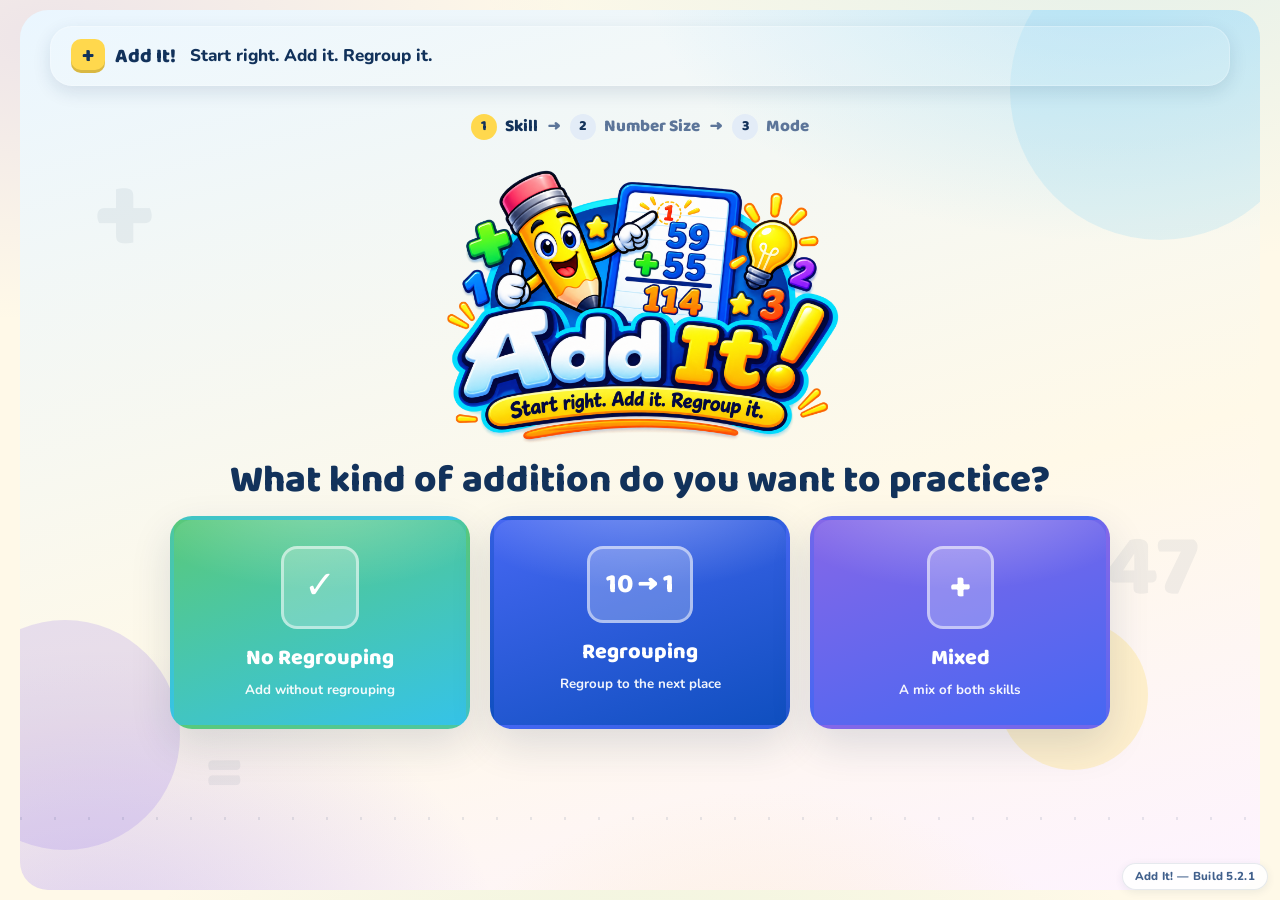
==== commit 8927af9c: "Build 5.2.1: regroup box rule - destination-only boxes, no visible ONES box" ====
--- a/index.html
+++ b/index.html
@@ -14,6 +14,7 @@
 <body>
 
   <a class="skip-link" href="#main">Skip to content</a>
+  <h1 class="visually-hidden">Add It! — third-grade addition with place value and regrouping</h1>
 
   <div class="app-shell" id="main">
 
@@ -161,7 +162,7 @@
 
       <div class="placeholder-body">
         <div class="stage learn-stage">
-          <div class="learn-progress">
+          <div class="learn-progress" role="status" aria-live="polite">
             <span class="lp-example" id="learn-progress-example"></span>
             <span class="setting-chip chip-skill" id="learn-ph-skill"></span>
             <span class="setting-chip chip-size" id="learn-ph-size"></span>
@@ -173,6 +174,7 @@
             <div class="learn-instruction" aria-live="polite">
               <h2 class="li-title" id="learn-title"></h2>
               <p class="lc-mark" id="learn-celebrate-mark" hidden><span aria-hidden="true">&#11088;</span></p>
+              <div class="li-vertical" id="learn-vertical" hidden></div>
               <p class="li-body" id="learn-body"></p>
               <p class="li-note" id="learn-note" hidden></p>
               <div class="li-choices" id="learn-choices"></div>
@@ -232,7 +234,7 @@
 
       <div class="placeholder-body">
         <div class="stage learn-stage practice-stage">
-          <div class="learn-progress">
+          <div class="learn-progress" role="status" aria-live="polite">
             <span class="lp-example" id="practice-count"></span>
             <span class="setting-chip chip-skill" id="practice-ph-skill"></span>
             <span class="setting-chip chip-size" id="practice-ph-size"></span>
@@ -294,7 +296,7 @@
       </footer>
     </section>
 
-    <!-- ================= TEST (Coming Soon — Build 5.2) ================= -->
+    <!-- ================= TEST (Coming Soon — Build 5.2.1) ================= -->
     <section class="screen screen-test" id="screen-test" aria-labelledby="test-heading" hidden>
       <header class="app-header header-test">
         <div class="ph-brand"><span class="ph-mark" aria-hidden="true"><span class="ph-mark-plus">+</span></span><span class="ph-name">Add It!</span></div>
--- a/css/styles.css
+++ b/css/styles.css
@@ -57,6 +57,8 @@
 button:focus-visible,a:focus-visible{outline:none; box-shadow:var(--focus-ring);}
 h1,h2,h3{color:var(--navy);}
 
+.visually-hidden{position:absolute;width:1px;height:1px;padding:0;margin:-1px;
+  overflow:hidden;clip:rect(0 0 0 0);white-space:nowrap;border:0;}
 .skip-link{
   position:absolute; left:12px; top:-60px; z-index:60;
   background:var(--navy); color:#fff; padding:10px 18px; border-radius:var(--radius-sm);
@@ -98,7 +100,10 @@
 .ph-mode-test{background:var(--yellow);color:var(--navy);}
 .ph-spacer{min-width:0;}
 
-.nav-btn{font-family:var(--font-display);font-weight:800;font-size:.98rem;color:var(--navy);background:#fff;border:3px solid var(--soft-blue);border-radius:999px;padding:9px 20px;box-shadow:var(--shadow-soft);transition:transform .12s ease,border-color .15s ease;}
+.nav-btn{font-family:var(--font-display);font-weight:800;font-size:.98rem;color:var(--navy);background:#fff;border:3px solid var(--soft-blue);border-radius:999px;padding:9px 20px;box-shadow:var(--shadow-soft);transition:transform .12s ease,border-color .15s ease;
+  /* Minimum comfortable target for a child on any device (was 43px on
+     tablet/desktop, where the phone-only rules did not apply). */
+  min-height:44px;display:inline-flex;align-items:center;justify-content:center;gap:4px;}
 .nav-btn:hover{transform:translateY(-2px);border-color:var(--sky-blue);}
 
 .activity-foot{display:flex;align-items:center;justify-content:space-between;gap:12px;padding:14px 4px 4px;margin-top:auto;}
@@ -255,6 +260,7 @@
   display:flex;align-items:center;justify-content:center;
   margin:0 auto 4px;width:min(100%,44px);
 }
+.ab-regroup.ab-regroup-void{visibility:hidden;pointer-events:none;}
 .ab-regroup.is-shown{border-style:solid;border-color:var(--orange);background:var(--soft-orange);}
 .ab-digit{
   font-family:var(--font-display);font-weight:800;
@@ -569,8 +575,147 @@
   display:inline-flex;align-items:center;justify-content:center;gap:6px;}
 .hint-btn:hover:not(:disabled){border-color:var(--gold-dark);}
 
+/* =============================================================
+   Build 5.2 (real-iPhone correction) — MOBILE VERTICAL DENSITY
+   Real Safari acceptance testing showed the bottom toolbar cutting off
+   the Practice number pad, and mode cards consuming a whole viewport.
+   These rules reclaim SPACE (padding, gaps, duplicated chrome) — they do
+   not shrink digits, labels, instructional text or touch targets.
+   Phone widths only; tablet/laptop/desktop/classroom untouched.
+   ============================================================= */
+@media (max-width: 599px){
+
+  /* --- A. Practice: keep prompt + board + Hint + WHOLE keypad reachable --- */
+  /* The skill/size chips are already shown in the coloured header, so the
+     progress row keeps only the wayfinding that changes: problem + place. */
+  #screen-practice .learn-progress .chip-skill,
+  #screen-practice .learn-progress .chip-size{display:none;}
+  #screen-practice .learn-progress{margin-bottom:6px;gap:8px;flex-wrap:nowrap;}
+  #screen-practice .stage{padding-top:10px;padding-bottom:10px;}
+  #screen-practice .placeholder-body{margin-top:8px;}
+  #screen-practice .learn-lesson{gap:8px;}
+  #screen-practice .learn-instruction{padding:9px 14px;}
+  #screen-practice .li-title{margin-bottom:2px;line-height:1.15;}
+  #screen-practice .li-body{line-height:1.3;}
+  #screen-practice .pr-feedback{margin-top:6px;padding:6px 12px;}
+  #screen-practice .practice-hint{padding:8px 12px;gap:6px;}
+  #screen-practice .learn-board{margin:0;}
+  #screen-practice .ab-grid{padding:10px 10px 12px;row-gap:1px;}
+  /* Hint sits with the keypad as one control cluster, not in its own band. */
+  #screen-practice .practice-actions{margin:0;}
+  #screen-practice .hint-btn{min-height:44px;padding:8px 22px;}
+  #screen-practice .num-pad{margin-top:2px;gap:6px;}
+  #screen-practice .pad-btn{min-height:46px;}
+  #screen-practice .activity-foot{padding:6px 4px 2px;}
+  /* Header chrome: keep brand + mode + Home on one row on narrow phones so it
+     costs one line, not two. Nothing instructional is affected. */
+  #screen-practice .app-header,#screen-learn .app-header{padding:8px 10px;gap:6px;}
+  #screen-practice .ph-name,#screen-learn .ph-name{font-size:1.05rem;}
+  #screen-practice .ph-mark,#screen-learn .ph-mark{width:28px;height:28px;}
+  #screen-practice .ph-mark-plus,#screen-learn .ph-mark-plus{font-size:1.15rem;}
+  #screen-practice .ph-mode-tag,#screen-learn .ph-mode-tag{font-size:.78rem;padding:3px 10px;}
+  #screen-practice .app-header .nav-btn,#screen-learn .app-header .nav-btn{padding:7px 12px;font-size:.85rem;min-height:44px;}
+  #screen-practice .activity-foot .nav-btn{padding:8px 16px;min-height:44px;}
+
+  /* --- B. Mode selection: shorter cards + less pre-card chrome --- */
+  /* Scrolling here is fine; the goal is that the whole Learn card and a
+     slice of Practice are visible so the child sees there is more below. */
+  #screen-wizard .header-wizard{margin-top:8px;padding:8px 12px;}
+  #wiz-step-3 .wiz-title{margin-bottom:8px;line-height:1.15;}
+  #wiz-step-3 .card-grid{gap:10px;}
+  #wiz-step-3 .mode-card{padding:14px 16px 16px;gap:3px;}
+  #wiz-step-3 .mode-icon{font-size:1.9rem;line-height:1.1;}
+  #wiz-step-3 .mode-card .pick-name{font-size:1.25rem;line-height:1.15;}
+  #wiz-step-3 .mode-card .pick-sub{font-size:.95rem;line-height:1.25;}
+  #wiz-step-3 .mode-cta{margin-top:8px;padding:8px 18px;min-height:44px;
+    display:inline-flex;align-items:center;justify-content:center;}
+  #wiz-step-3 .method-strip{margin-top:14px;font-size:.82rem;gap:6px 8px;}
+  #wiz-step-3 .method-strip>span:not(.ms-arrow){padding:5px 11px;}
+}
+
+/* Safari's visible viewport is smaller than 100vh while the toolbars show.
+   Use dynamic viewport units where supported so full-height screens match
+   what the child can actually see. */
+@supports (height: 100dvh){
+  @media (max-width: 599px){
+    .screen-wizard{min-height:100dvh;}
+  }
+}
+
+/* =============================================================
+   Build 5.2.1 — CORRECTION 1: desktop Learn composition
+   Owner desktop acceptance found the instruction panel visually
+   outweighing the mathematics (measured 1.9x the board's area at
+   1920). Two causes: the classroom rules were firing at 1800px
+   (now 2200px), and the panel is allowed to run the full content
+   width with generous block padding. This narrows and tightens the
+   panel on ordinary desktops so the BOARD is the visual anchor.
+   Compacter, not cramped: text sizes and targets are unchanged.
+   ============================================================= */
+@media (min-width: 900px) and (max-width: 2199px){
+  #screen-learn .learn-instruction,
+  #screen-practice .learn-instruction{
+    width:min(640px,100%);
+    padding:14px 24px;
+    margin-bottom:4px;
+  }
+  #screen-learn .li-title{margin-bottom:4px;line-height:1.15;}
+  #screen-learn .li-body{line-height:1.3;}
+  #screen-learn .li-note{margin-top:6px;}
+  #screen-learn .li-why{margin-top:8px;padding:7px 14px;}
+  #screen-learn .learn-lesson{gap:10px;}
+  /* Give the mathematics more presence. Grid tracks and digits scale up
+     together, so column alignment stays structural (re-verified by the
+     735-measurement alignment sweep). */
+  #screen-learn .learn-board .ab-grid,#screen-practice .learn-board .ab-grid{
+    grid-template-columns:minmax(34px,52px) repeat(var(--tracks,3), minmax(58px,88px));
+    column-gap:16px;padding:22px 28px 24px;}
+  #screen-learn .ab-digit,#screen-practice .ab-digit{font-size:2.6rem;}
+  #screen-learn .ab-answer,#screen-practice .ab-answer{height:60px;width:min(100%,68px);font-size:2.1rem;}
+  #screen-learn .ab-regroup,#screen-practice .ab-regroup{height:40px;width:min(100%,56px);font-size:1.5rem;}
+  #screen-learn .ab-plus,#screen-practice .ab-plus{font-size:2.1rem;}
+  #screen-learn .ab-label,#screen-practice .ab-label{font-size:.92rem;}
+}
+
+/* Build 5.2.1 — CORRECTION 3 (D-01): reserve the feedback line so that
+   answering a decision never reflows the layout and pushes "Next" away.
+   The line is always in flow while an interaction is present; only its
+   text appears on answering. */
+/* Build 5.2.1: the feedback line is compact so reserving its height costs
+   little vertical space, and revealing it never moves the layout. */
+.li-correction{font-size:.95rem;line-height:1.25;margin-top:8px;}
+.li-correction.is-reserved{visibility:hidden;}
+
+/* Build 5.2.1 — CORRECTION 4 (D-02): Before/After are instructional
+   labels carrying the exchange concept, not metadata. Raised from
+   .58rem (~9.3px) to a readable size at every width. */
+.bt-exchange-panel h4{font-size:.82rem;letter-spacing:.2px;}
+
+/* Build 5.2.1 — CORRECTION 2: vertical instructional representation.
+   A small stacked mini-equation that mirrors the written algorithm.
+   It is NOT a second board: no place labels, no entry cells. */
+.li-vertical{display:flex;justify-content:center;margin:8px 0 2px;}
+.vq{display:grid;grid-template-columns:auto auto;justify-items:end;
+  align-items:center;column-gap:10px;row-gap:1px;
+  font-family:var(--font-display);font-weight:800;color:var(--navy);
+  font-variant-numeric:tabular-nums;line-height:1.15;}
+.vq-op{grid-column:1;color:var(--green-dark);}
+.vq-val{grid-column:2;font-size:clamp(1.15rem,3.6vw,1.5rem);white-space:nowrap;}
+.vq-unit{font-size:.62em;font-weight:800;color:var(--muted);margin-left:4px;}
+.vq-rule{grid-column:1 / -1;height:3px;background:var(--navy);border-radius:2px;
+  width:100%;margin:3px 0 2px;}
+.vq-sum .vq-val{color:var(--green-dark);}
+@media (max-width:599px){
+  .li-vertical{margin:6px 0 2px;}
+  .vq-val{font-size:1.15rem;}
+}
+@media (min-width: 2200px){
+  .vq-val{font-size:2rem;}
+  .vq-unit{font-size:.55em;}
+}
+
 /* ---------- 8. BUILD BADGE ---------- */
-.build-badge{position:fixed;right:12px;bottom:10px;margin:0;z-index:40;font-family:var(--font-body);font-weight:800;font-size:.72rem;letter-spacing:.3px;color:var(--muted);background:rgba(255,255,255,.85);border:1px solid rgba(18,50,91,.1);border-radius:999px;padding:4px 12px;box-shadow:0 2px 8px rgba(18,50,91,.08);pointer-events:none;max-width:calc(100vw - 24px);white-space:nowrap;overflow:hidden;text-overflow:ellipsis;}
+.build-badge{position:fixed;right:12px;bottom:10px;margin:0;z-index:40;font-family:var(--font-body);font-weight:800;font-size:.72rem;letter-spacing:.3px;color:#41608C;background:rgba(255,255,255,.85);border:1px solid rgba(18,50,91,.1);border-radius:999px;padding:4px 12px;box-shadow:0 2px 8px rgba(18,50,91,.08);pointer-events:none;max-width:calc(100vw - 24px);white-space:nowrap;overflow:hidden;text-overflow:ellipsis;}
 
 /* ---------- 9. RESPONSIVE ---------- */
 @media (max-width:920px){
@@ -854,7 +999,7 @@
 
 /* Large classroom display / TV: cap line length but scale the math and key
    instructional labels so they remain legible at a distance. */
-@media (min-width: 1800px) and (min-height: 900px){
+@media (min-width: 2200px) and (min-height: 900px){
   :root{
     --learn-content-max: 1380px;
     --learn-board-col: minmax(330px, .9fr);
@@ -938,7 +1083,7 @@
    Build 5.2 (D) — CLASSROOM / LARGE DISPLAY
    Last in the cascade so it wins over the earlier >=900px laptop rules.
    ============================================================= */
-@media (min-width: 1800px){
+@media (min-width: 2200px){
   #screen-learn .learn-lesson,#screen-practice .learn-lesson{width:min(100%,1720px);}
   .app-shell{width:min(1800px,100% - 64px);}
   #screen-learn .learn-instruction,#screen-practice .learn-instruction{
